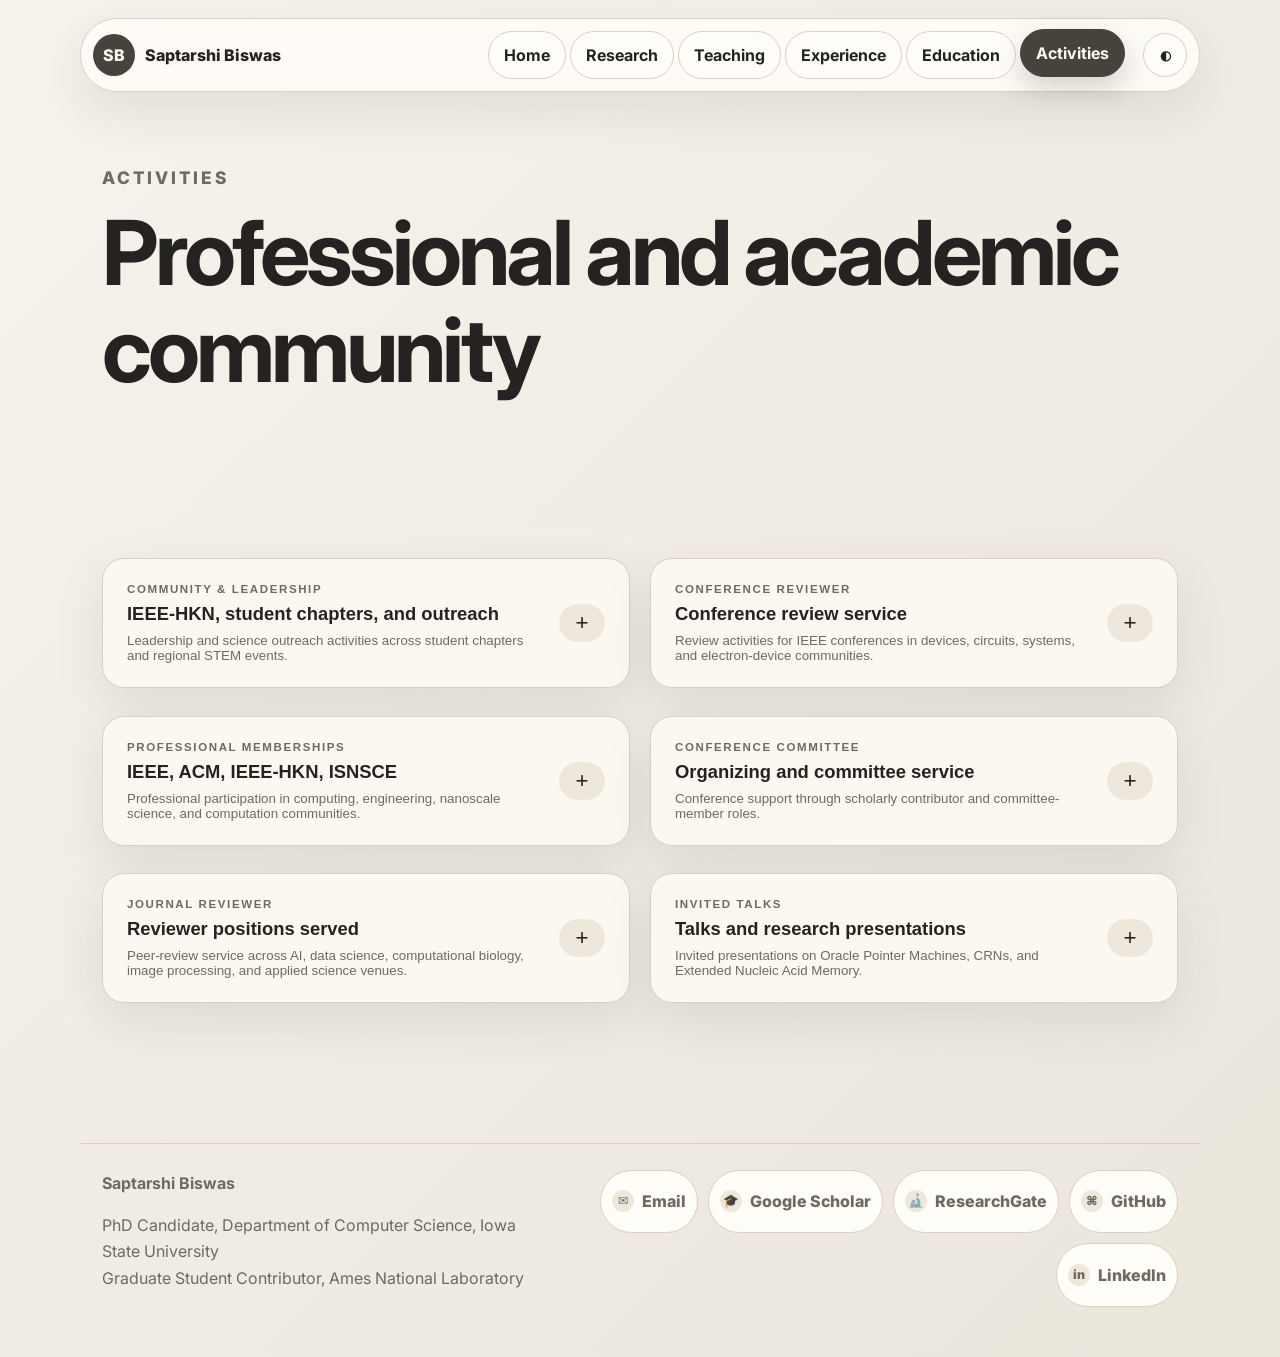
==== activities.html @ 3bc4eb98 "Rename "Service" to "Activities" and update navigation links across multiple pages for consistency" ====
<!DOCTYPE html>
<html lang="en">
  <head>
    <meta charset="UTF-8" />
    <meta name="viewport" content="width=device-width, initial-scale=1.0" />
    <title>
      Activities | Saptarshi Biswas
    </title>
    <link rel="preconnect" href="https://fonts.googleapis.com" />
    <link rel="preconnect" href="https://fonts.gstatic.com" crossorigin />
    <link href="https://fonts.googleapis.com/css2?family=Inter:wght@400;500;600;700;800;900&display=swap" rel="stylesheet" />
    <link rel="stylesheet" href="style.css" />
  </head>
  <body>
    <header class="site-header">
      <a class="brand" href="index.html" aria-label="Saptarshi Biswas home">
        <span class="brand-mark">
          SB
        </span>
        <span class="brand-text">
          Saptarshi Biswas
        </span>
      </a>
      <button class="menu-toggle" id="menuToggle" type="button" aria-label="Toggle navigation">
        ☰
      </button>
      <nav class="site-nav" id="siteNav" aria-label="Primary navigation">
        <a class="nav-link" href="index.html">
          Home
        </a>
        <a class="nav-link" href="research.html">
          Research
        </a>
        <a class="nav-link" href="teaching.html">
          Teaching
        </a>
        <a class="nav-link" href="experience.html">
          Experience
        </a>
        <a class="nav-link" href="education.html">
          Education
        </a>
        <a class="nav-link active" href="activities.html">
          Activities
        </a>
      </nav>
      <button class="theme-toggle" id="themeToggle" type="button" aria-label="Toggle theme">
        ◐
      </button>
    </header>
    <main>
      <section class="page-title section reveal">
        <p class="eyebrow">
          Activities
        </p>
        <h1>
          Professional and academic community
        </h1>
      </section>
      <section class="section reveal">
        <div class="accordion-grid">
          <article class="service-card expand-card">
            <button class="expand-summary" type="button">
              <span>
                <small>
                  Community &amp; Leadership
                </small>
                <strong>
                  IEEE-HKN, student chapters, and outreach
                </strong>
                <em>
                  Leadership and science outreach activities across student chapters and regional STEM events.
                </em>
              </span>
              <span class="accordion-icon">
                +
              </span>
            </button>
            <div class="expand-details">
              <div>
                <ol class="clean-list numbered-list">
                  <li>
                    Vice President, IEEE-HKN Nu Chapter, Iowa State University — Apr 2026–Present.
                  </li>
                  <li>
                    Chair, MSIT IEEE Computer Society Student Branch Chapter — Aug 2019–Jul 2020.
                  </li>
                  <li>
                    Chair, MSIT ACM Student Chapter — Nov 2018–Jul 2019.
                  </li>
                  <li>
                    ISU Center for Communication Excellence Ambassador — Apr 2024.
                  </li>
                  <li>
                    Scorekeeper, Iowa Regional High School Science Bowl, Ames, Iowa — Mar 7, 2026.
                  </li>
                  <li>
                    Scorekeeper, Iowa Regional Middle School Science Bowl, Ames, Iowa — Feb 21, 2026.
                  </li>
                  <li>
                    Judge, State Science and Technology Fair of Iowa (SSTFI), Ames, Iowa — Mar 2024 and Mar 2025.
                  </li>
                </ol>
              </div>
            </div>
          </article>
          <article class="service-card expand-card">
            <button class="expand-summary" type="button">
              <span>
                <small>
                  Professional Memberships
                </small>
                <strong>
                  IEEE, ACM, IEEE-HKN, ISNSCE
                </strong>
                <em>
                  Professional participation in computing, engineering, nanoscale science, and computation communities.
                </em>
              </span>
              <span class="accordion-icon">
                +
              </span>
            </button>
            <div class="expand-details">
              <div>
                <ol class="clean-list numbered-list">
                  <li>
                    Lifetime Member, IEEE-HKN (Eta Kappa Nu) Honor Society — Dec 2025–Present.
                  </li>
                  <li>
                    Member, International Society for Nanoscale Science, Computation and Engineering (ISNSCE) — Jun 2026–Present.
                  </li>
                  <li>
                    Member, IEEE and IEEE Computer Society — Aug 2019–Present.
                  </li>
                  <li>
                    Member, ACM — Nov 2018–Present.
                  </li>
                </ol>
              </div>
            </div>
          </article>
          <article class="service-card expand-card">
            <button class="expand-summary" type="button">
              <span>
                <small>
                  Journal Reviewer
                </small>
                <strong>
                  Reviewer positions served
                </strong>
                <em>
                  Peer-review service across AI, data science, computational biology, image processing, and applied science venues.
                </em>
              </span>
              <span class="accordion-icon">
                +
              </span>
            </button>
            <div class="expand-details">
              <div>
                <ol class="clean-list numbered-list">
                  <li>
                    IEEE Transactions on Artificial Intelligence — IEEE.
                  </li>
                  <li>
                    Journal of Engineering Research — Elsevier.
                  </li>
                  <li>
                    Archives of Computational Methods in Engineering — Springer Nature.
                  </li>
                  <li>
                    International Journal of Data Science and Analytics — Springer Nature.
                  </li>
                  <li>
                    Computational Biology and Chemistry — Elsevier.
                  </li>
                  <li>
                    Cluster Computing — Springer Nature.
                  </li>
                  <li>
                    Signal, Image and Video Processing — Springer Nature.
                  </li>
                  <li>
                    Discover Applied Sciences — Springer Nature.
                  </li>
                  <li>
                    Machine Vision and Applications — Springer Nature.
                  </li>
                  <li>
                    Scientific Reports — Nature.
                  </li>
                  <li>
                    Knowledge and Information Systems — Springer Nature.
                  </li>
                  <li>
                    Current Computer-Aided Drug Design — Bentham Science.
                  </li>
                  <li>
                    Artificial Intelligence Review — Springer Nature.
                  </li>
                  <li>
                    Applied Artificial Intelligence — Taylor &amp; Francis Group.
                  </li>
                </ol>
              </div>
            </div>
          </article>
          <article class="service-card expand-card">
            <button class="expand-summary" type="button">
              <span>
                <small>
                  Conference Reviewer
                </small>
                <strong>
                  Conference review service
                </strong>
                <em>
                  Review activities for IEEE conferences in devices, circuits, systems, and electron-device communities.
                </em>
              </span>
              <span class="accordion-icon">
                +
              </span>
            </button>
            <div class="expand-details">
              <div>
                <ol class="clean-list numbered-list">
                  <li>
                    2025 Devices for Integrated Circuit (DevIC 2025).
                  </li>
                  <li>
                    3rd IEEE Electron Device Kolkata Conference 2024 (EDKCON 2024).
                  </li>
                  <li>
                    5th International Conference on Devices for Integrated Circuit (DevIC 2023).
                  </li>
                  <li>
                    3rd IEEE Conference on VLSI Device, Circuit and System (IEEE VLSI DCS 2022).
                  </li>
                  <li>
                    2nd IEEE Electron Device Kolkata Conference 2022 (EDKCON 2022).
                  </li>
                </ol>
              </div>
            </div>
          </article>
          <article class="service-card expand-card">
            <button class="expand-summary" type="button">
              <span>
                <small>
                  Conference Committee
                </small>
                <strong>
                  Organizing and committee service
                </strong>
                <em>
                  Conference support through scholarly contributor and committee-member roles.
                </em>
              </span>
              <span class="accordion-icon">
                +
              </span>
            </button>
            <div class="expand-details">
              <div>
                <ol class="clean-list numbered-list">
                  <li>
                    Scholarly Contributor, International Conference on Emerging Trends in Cyber Security &amp; Digital Protection (ICETCSDP-2026).
                  </li>
                  <li>
                    Committee Member, 3rd IEEE Conference on VLSI Device, Circuit, and System (IEEE VLSI DCS 2022).
                  </li>
                </ol>
              </div>
            </div>
          </article>
          <article class="service-card expand-card">
            <button class="expand-summary" type="button">
              <span>
                <small>
                  Invited Talks
                </small>
                <strong>
                  Talks and research presentations
                </strong>
                <em>
                  Invited presentations on Oracle Pointer Machines, CRNs, and Extended Nucleic Acid Memory.
                </em>
              </span>
              <span class="accordion-icon">
                +
              </span>
            </button>
            <div class="expand-details">
              <div>
                <ol class="clean-list numbered-list">
                  <li>
                    Iowa Colloquium on Information, Complexity, and Logic Summer Research Conference, Drake University — “Real-Time Simulation of Chemical Reaction Networks with Oracle Pointer Machines,” Jun 3–4, 2025.
                  </li>
                  <li>
                    Department of Computer Science, Drake University — “Extended Nucleic Acid Memory,” September 2023.
                  </li>
                  <li>
                    World Gene Convention 2023, BIT Congress, Sapporo, Japan — “Extended Nucleic Acid Memory,” January 2023.
                  </li>
                  <li>
                    Laboratory of Molecular Programming, Department of Computer Science, Iowa State University — “Extended Nucleic Acid Memory,” August 2022.
                  </li>
                </ol>
              </div>
            </div>
          </article>
        </div>
      </section>
    </main>
    <footer class="site-footer">
      <div>
        <strong>
          Saptarshi Biswas
        </strong>
        <p>
          PhD Candidate, Department of Computer Science, Iowa State University<br />
          Graduate Student Contributor, Ames National Laboratory
        </p>
      </div>
      <div class="footer-links">
        <a class="footer-link" href="mailto:sbiswas@iastate.edu">
          <span class="footer-icon">
            ✉
          </span>
          <span>
            Email
          </span>
        </a>
        <a class="footer-link" href="https://scholar.google.com/citations?user=PUi9jlQAAAAJ&amp;hl=en" target="_blank" rel="noopener">
          <span class="footer-icon">
            🎓
          </span>
          <span>
            Google Scholar
          </span>
        </a>
        <a class="footer-link" href="https://www.researchgate.net/profile/Saptarshi-Biswas-6?ev=hdr_xprf" target="_blank" rel="noopener">
          <span class="footer-icon">
            🔬
          </span>
          <span>
            ResearchGate
          </span>
        </a>
        <a class="footer-link" href="https://github.com/Sapi98" target="_blank" rel="noopener">
          <span class="footer-icon">
            ⌘
          </span>
          <span>
            GitHub
          </span>
        </a>
        <a class="footer-link" href="https://www.linkedin.com/in/saptarshi-biswas-sapi98/" target="_blank" rel="noopener">
          <span class="footer-icon">
            in
          </span>
          <span>
            LinkedIn
          </span>
        </a>
      </div>
    </footer>
    <script src="script.js">
    </script>
  </body>
</html>
---- style.css ----
:root {
  --bg: #f6f3ec;
  --bg-2: #ebe6dc;
  --surface: #fffdf8;
  --surface-2: #eee8dc;
  --tile: #fbf8f1;
  --text: #242321;
  --muted: #6f6a61;
  --line: #d8d0c2;
  --cream: #fffaf0;
  --shadow: 0 18px 50px rgba(52, 49, 45, .10);
  --radius: 22px;
  --max: 1120px;
}

body[data-theme="dark"] {
  --bg: #1f1e1c;
  --bg-2: #292724;
  --surface: #2b2925;
  --surface-2: #36332e;
  --tile: #302d29;
  --text: #f2ede3;
  --muted: #c3baaa;
  --line: #4b463f;
  --shadow: 0 18px 50px rgba(0, 0, 0, .34);
}

* {
  box-sizing: border-box;
}

body {
  margin: 0;
  font-family: Inter, system-ui, sans-serif;
  background: linear-gradient(135deg, var(--bg), var(--bg-2));
  color: var(--text);
  line-height: 1.65;
}

a {
  color: inherit;
}

.site-header {
  position: sticky;
  top: 0;
  z-index: 100;
  max-width: var(--max);
  margin: 18px auto 0;
  padding: 12px;
  display: flex;
  align-items: center;
  gap: 18px;
  background: rgba(255, 253, 248, .86);
  border: 1px solid var(--line);
  border-radius: 999px;
  box-shadow: var(--shadow);
  backdrop-filter: blur(14px);
}

body[data-theme="dark"] .site-header {
  background: rgba(43, 41, 37, .9);
}

.brand {
  display: inline-flex;
  align-items: center;
  gap: 10px;
  text-decoration: none;
  font-weight: 800;
}

.brand-mark {
  width: 42px;
  height: 42px;
  display: grid;
  place-items: center;
  border-radius: 50%;
  background: #47423c;
  color: #fffaf0;
}

.site-nav {
  margin-left: auto;
  display: flex;
  gap: 4px;
}

.site-nav a,
.theme-toggle,
.menu-toggle,
.btn,
.filter-btn {
  border: 1px solid var(--line);
  background: var(--surface);
  color: var(--text);
  border-radius: 999px;
  text-decoration: none;
  padding: 10px 15px;
  font-weight: 700;
  cursor: pointer;
  transition:
    background-color .45s ease,
    color .45s ease,
    border-color .45s ease,
    box-shadow .45s ease,
    transform .35s ease;
}

.site-nav a:hover,
.site-nav a.active,
.theme-toggle:hover,
.menu-toggle:hover,
.btn:hover,
.filter-btn:hover,
.filter-btn.active {
  background: #47423c;
  border-color: #47423c;
  color: #fffaf0;
  transform: translateY(-2px);
  box-shadow: 0 12px 28px rgba(52, 49, 45, .2);
}

.theme-toggle,
.menu-toggle {
  width: 44px;
  height: 44px;
  padding: 0;
}

.menu-toggle {
  display: none;
}

.section {
  max-width: var(--max);
  margin: 0 auto;
  padding: 72px 22px;
}

.hero {
  min-height: 72vh;
  display: grid;
  grid-template-columns: 1.45fr .9fr;
  gap: 30px;
  align-items: center;
}

.eyebrow {
  margin: 0 0 12px;
  color: var(--muted);
  text-transform: uppercase;
  letter-spacing: .16em;
  font-size: .78rem;
  font-weight: 800;
}

h1,
h2,
h3 {
  line-height: 1.08;
  margin: 0 0 16px;
  letter-spacing: -.045em;
}

h1 {
  font-size: clamp(2.7rem, 7vw, 5.8rem);
}

h2 {
  font-size: clamp(2rem, 4vw, 3.2rem);
}

h3 {
  font-size: 1.25rem;
}

.hero-subtitle,
.page-title p,
.section-note {
  max-width: 760px;
  font-size: 1.08rem;
  color: var(--muted);
}

.hero-actions {
  display: flex;
  flex-wrap: wrap;
  gap: 12px;
  margin-top: 30px;
}

.btn-charcoal {
  background: #47423c;
  color: #fffaf0;
  border-color: #47423c;
}

.profile-card,
.tile,
.link-card,
.publication-card,
.timeline-card,
.service-card,
.credential-card {
  background: var(--tile);
  border: 1px solid var(--line);
  border-radius: var(--radius);
  box-shadow: var(--shadow);
}

.profile-card {
  padding: 30px;
  text-align: center;
  position: relative;
  overflow: visible;
  transition:
    background-color .45s ease,
    box-shadow .45s ease,
    transform .35s ease,
    border-color .45s ease;
}

.profile-card:hover {
  background: linear-gradient(145deg, var(--surface), var(--surface-2));
  transform: translateY(-8px) scale(1.012);
  box-shadow: 0 34px 90px rgba(52, 49, 45, .22);
  border-color: #b8aa95;
}

.profile-photo-frame {
  position: relative;
  width: 142px;
  height: 142px;
  margin: 0 auto 22px;
  border-radius: 34px;
  display: grid;
  place-items: center;
  background: linear-gradient(135deg, #ece6da, #fffaf0);
  isolation: isolate;
}

.profile-photo-frame img,
.profile-initials {
  width: 112px;
  height: 112px;
  border-radius: 28px;
  object-fit: cover;
  display: grid;
  place-items: center;
  background: #47423c;
  color: #fffaf0;
  font-size: 2.6rem;
  font-weight: 900;
  box-shadow: inset 0 0 0 1px rgba(255, 250, 240, .25);
  z-index: 2;
}

.profile-initials {
  display: none;
}

.corner-arrow {
  position: absolute;
  pointer-events: none;
  z-index: 3;
  transition:
    transform .42s ease,
    opacity .42s ease,
    filter .42s ease;
}

.corner-arrow-major {
  width: 58px;
  height: 58px;
  filter: drop-shadow(0 8px 12px rgba(52, 49, 45, .22));
}

.corner-arrow-minor {
  width: 48px;
  height: 48px;
  opacity: 0;
  z-index: 1;
  filter: drop-shadow(0 6px 8px rgba(154, 107, 53, .18));
}

.corner-arrow-tl {
  top: -10px;
  left: -10px;
  background: #47423c;
  clip-path: polygon(0 0, 100% 0, 100% 19%, 38% 19%, 19% 38%, 19% 100%, 0 100%);
}

.corner-arrow-tl-minor {
  top: 3px;
  left: 3px;
  background: #b98a52;
  clip-path: polygon(0 0, 100% 0, 100% 11%, 34% 11%, 11% 34%, 11% 100%, 0 100%);
}

.corner-arrow-br {
  right: -10px;
  bottom: -10px;
  background: #47423c;
  clip-path: polygon(81% 0, 100% 0, 100% 100%, 0 100%, 0 81%, 62% 81%, 81% 62%);
}

.corner-arrow-br-minor {
  right: 3px;
  bottom: 3px;
  background: #b98a52;
  clip-path: polygon(89% 0, 100% 0, 100% 100%, 0 100%, 0 89%, 66% 89%, 89% 66%);
}

.profile-card:hover .corner-arrow-tl {
  transform: translate(-10px, -10px);
}

.profile-card:hover .corner-arrow-br {
  transform: translate(10px, 10px);
}

.profile-card:hover .corner-arrow-tl-minor {
  opacity: 1;
  transform: translate(-5px, -5px);
}

.profile-card:hover .corner-arrow-br-minor {
  opacity: 1;
  transform: translate(5px, 5px);
}

.mini-stats {
  display: grid;
  grid-template-columns: repeat(3, 1fr);
  gap: 8px;
  margin-top: 22px;
}

.mini-stats span {
  padding: 12px 8px;
  border-radius: 14px;
  background: var(--surface-2);
  color: var(--muted);
  font-size: .78rem;
  transition:
    background-color .45s ease,
    color .45s ease,
    transform .35s ease,
    box-shadow .45s ease;
}

.mini-stats b {
  display: block;
  color: var(--text);
  transition: color .45s ease;
}

.profile-card:hover .mini-stats span {
  background: #47423c;
  color: #fffaf0;
  transform: translateY(-3px);
  box-shadow: 0 10px 22px rgba(52, 49, 45, .22);
}

.profile-card:hover .mini-stats b {
  color: #fffaf0;
}

.section-heading {
  margin-bottom: 24px;
}

.section-heading.split {
  display: flex;
  justify-content: space-between;
  align-items: end;
  gap: 20px;
  flex-wrap: wrap;
}

.grid {
  display: grid;
  gap: 18px;
}

.grid.two {
  grid-template-columns: repeat(2, minmax(0, 1fr));
}

.grid.three {
  grid-template-columns: repeat(3, minmax(0, 1fr));
}

.grid.four {
  grid-template-columns: repeat(4, minmax(0, 1fr));
}

.tile {
  padding: 24px;
  min-height: 190px;
  transition:
    background-color .5s ease,
    color .5s ease,
    border-color .5s ease,
    transform .35s ease,
    box-shadow .5s ease;
}

.tile p {
  color: var(--muted);
  margin: 0;
  transition: color .5s ease;
}

.tile:hover,
.link-card:hover,
.publication-card:hover {
  background: #47423c;
  color: #fffaf0;
  border-color: #47423c;
  transform: translateY(-6px);
}

.tile:hover p,
.tile:hover li,
.link-card:hover small,
.publication-card:hover .pub-authors,
.publication-card:hover .pub-venue {
  color: rgba(255, 250, 240, .88);
}

.chip-grid {
  display: grid;
  grid-template-columns: repeat(3, minmax(0, 1fr));
  gap: 14px;
}

.chip-grid span {
  padding: 16px 18px;
  border: 1px solid var(--line);
  border-radius: 999px;
  background: var(--tile);
  box-shadow: var(--shadow);
  font-weight: 800;
  text-align: center;
  transition:
    background-color .5s ease,
    color .5s ease,
    transform .35s ease;
}

.chip-grid span:hover {
  background: #47423c;
  color: #fffaf0;
  transform: translateY(-4px);
}

.chip-grid span:nth-last-child(2):nth-child(3n + 1) {
  grid-column: 1;
}

.chip-grid span:last-child:nth-child(3n + 2) {
  grid-column: 3;
}

.chip-grid span:last-child:nth-child(3n + 1) {
  grid-column: 2;
}

.link-grid {
  display: grid;
  grid-template-columns: repeat(4, minmax(0, 1fr));
  gap: 16px;
}

.link-card {
  padding: 22px;
  display: flex;
  flex-direction: column;
  gap: 8px;
  text-decoration: none;
  transition:
    background-color .5s ease,
    color .5s ease,
    transform .35s ease;
}

.link-card span {
  font-weight: 900;
}

.link-card small,
.pub-authors,
.pub-venue {
  color: var(--muted);
  transition: color .5s ease;
}

.filters {
  display: flex;
  flex-wrap: wrap;
  gap: 10px;
}

.pub-total-block {
  display: flex;
  align-items: center;
  justify-content: space-between;
  gap: 18px;
  margin: 0 0 24px;
  padding: 22px 24px;
  border: 1px solid var(--line);
  border-radius: var(--radius);
  background: linear-gradient(135deg, var(--surface), var(--surface-2));
  box-shadow: var(--shadow);
}

.pub-total-block h3 {
  margin: 0;
}

.pub-total-block span,
.pub-category-heading span {
  display: inline-flex;
  padding: 10px 15px;
  border-radius: 999px;
  background: #47423c;
  color: #fffaf0;
  font-weight: 900;
}

.pub-category-block {
  display: grid;
  gap: 14px;
  margin: 0 0 34px;
}

.pub-category-heading {
  display: flex;
  align-items: center;
  justify-content: space-between;
  gap: 16px;
  padding: 16px 18px;
  border: 1px solid var(--line);
  border-radius: 18px;
  background: var(--surface-2);
  box-shadow: var(--shadow);
}

.pub-category-heading h3 {
  margin: 0;
}

.publication-list,
.publication-list.nested {
  display: grid;
  gap: 14px;
}

.publication-card {
  padding: 24px;
  transition:
    background-color .5s ease,
    color .5s ease,
    border-color .5s ease,
    transform .35s ease;
}

.pub-topline {
  display: flex;
  gap: 10px;
  align-items: center;
  margin-bottom: 12px;
}

.pub-number {
  width: 34px;
  height: 34px;
  display: grid;
  place-items: center;
  border-radius: 50%;
  background: var(--surface-2);
  color: var(--text);
  font-weight: 900;
  transition:
    background-color .5s ease,
    color .5s ease;
}

.publication-card:hover .pub-number {
  background: rgba(255, 250, 240, .18);
  color: #fffaf0;
}

.pub-meta {
  display: inline-block;
  padding: 5px 10px;
  border-radius: 999px;
  background: var(--surface-2);
  color: var(--muted);
  font-size: .75rem;
  font-weight: 800;
  text-transform: uppercase;
  transition:
    background-color .5s ease,
    color .5s ease;
}

.publication-card:hover .pub-meta {
  background: rgba(255, 250, 240, .18);
  color: #fffaf0;
}

.pub-actions {
  display: flex;
  gap: 10px;
  flex-wrap: wrap;
  margin-top: 16px;
}

.btn-small {
  padding: 8px 12px;
  font-size: .86rem;
}

.bibtex {
  white-space: pre-wrap;
  overflow-x: auto;
  margin-top: 16px;
  background: #2a2723;
  color: #f6efe3;
  border-radius: 14px;
  padding: 16px;
  border: 1px solid #514b43;
}

.clean-list {
  margin: 0;
  padding-left: 20px;
  color: inherit;
}

.clean-list li {
  margin-bottom: 10px;
}

.readable-list {
  margin-top: 14px;
  color: var(--muted);
}

.two-col-list {
  columns: 2;
  column-gap: 36px;
}

.timeline-modern {
  --timeline-progress: 0%;
  position: relative;
  display: grid;
  gap: 22px;
}

.timeline-modern::before {
  content: "";
  position: absolute;
  left: 170px;
  top: 10px;
  bottom: 10px;
  width: 2px;
  background: linear-gradient(#b8aa95, transparent);
}

.timeline-modern::after {
  content: "";
  position: absolute;
  left: 170px;
  top: 10px;
  width: 3px;
  height: var(--timeline-progress);
  max-height: calc(100% - 20px);
  border-radius: 999px;
  background: linear-gradient(180deg, #47423c, #b98a52, #47423c);
  box-shadow: 0 0 18px rgba(185, 138, 82, .35);
  transition: height .16s linear;
  z-index: 0;
}

.timeline-entry {
  position: relative;
  display: grid;
  grid-template-columns: 140px 36px 1fr;
  gap: 16px;
}

.timeline-date {
  color: var(--muted);
  font-weight: 900;
  text-align: right;
  padding-top: 24px;
}

.timeline-node {
  position: relative;
  z-index: 2;
  width: 18px;
  height: 18px;
  margin: 27px auto 0;
  border-radius: 50%;
  background: #47423c;
  border: 4px solid var(--bg);
  box-shadow: 0 0 0 2px #b8aa95;
  transition:
    transform .35s ease,
    background-color .35s ease,
    box-shadow .35s ease,
    border-color .35s ease;
}

.timeline-entry:hover .timeline-node,
.timeline-entry.open .timeline-node,
.timeline-entry.is-active .timeline-node,
.timeline-entry:has(.timeline-card:hover) .timeline-node {
  background: #b98a52;
  transform: scale(1.38);
  box-shadow:
    0 0 0 6px rgba(185, 138, 82, .20),
    0 0 24px rgba(185, 138, 82, .55);
  border-color: var(--surface);
}

.timeline-entry:hover .timeline-card,
.timeline-entry.open .timeline-card,
.timeline-entry.is-active .timeline-card,
.timeline-entry:has(.timeline-card:hover) .timeline-card {
  border-color: #b98a52;
}

.timeline-card {
  overflow: hidden;
}

.expand-summary {
  width: 100%;
  border: 0;
  background: transparent;
  color: var(--text);
  text-align: left;
  padding: 24px;
  display: flex;
  justify-content: space-between;
  align-items: center;
  gap: 20px;
  cursor: pointer;
  transition:
    background-color .5s ease,
    color .5s ease,
    border-radius .35s ease;
}

.expand-summary small {
  display: block;
  color: var(--muted);
  text-transform: uppercase;
  letter-spacing: .14em;
  font-weight: 800;
  font-size: .72rem;
  margin-bottom: 8px;
  transition: color .5s ease;
}

.expand-summary strong {
  display: block;
  font-size: 1.15rem;
}

.expand-summary em {
  display: block;
  color: var(--muted);
  font-style: normal;
  margin-top: 8px;
  transition: color .5s ease;
}

.accordion-icon {
  width: 38px;
  height: 38px;
  display: grid;
  place-items: center;
  border-radius: 50%;
  background: var(--surface-2);
  color: var(--text);
  font-size: 1.4rem;
  transition:
    transform .35s ease,
    background-color .5s ease,
    color .5s ease;
}

.expand-details {
  display: grid;
  grid-template-rows: 0fr;
  transition:
    grid-template-rows .38s ease,
    background-color .5s ease;
}

.expand-details > div {
  overflow: hidden;
  padding: 0 24px;
  color: var(--muted);
}

.expand-card:hover .expand-summary {
  background: #47423c;
  color: #fffaf0;
  border-radius: var(--radius);
}

.expand-card:hover .expand-summary small,
.expand-card:hover .expand-summary em {
  color: rgba(255, 250, 240, .78);
}

.expand-card.open .expand-summary {
  background: #47423c !important;
  color: #fffaf0 !important;
  border-radius: var(--radius) var(--radius) 0 0;
}

.expand-card.open .expand-summary small,
.expand-card.open .expand-summary em {
  color: rgba(255, 250, 240, .78) !important;
}

.expand-card.open .accordion-icon {
  background: rgba(255, 250, 240, .18);
  color: #fffaf0;
  transform: rotate(180deg);
}

.expand-card.open .expand-details {
  grid-template-rows: 1fr;
  background: var(--surface);
  border-top: 1px solid var(--line);
}

.expand-card.open .expand-details > div {
  padding: 20px 24px 24px;
  color: var(--text);
}

.numbered-list {
  list-style: decimal;
  padding-left: 1.4rem;
}

.numbered-list li::marker {
  font-weight: 900;
  color: #47423c;
}

.accordion-grid {
  column-count: 2;
  column-gap: 20px;
}

.service-card {
  display: inline-block;
  width: 100%;
  margin: 0 0 20px;
  overflow: hidden;
  break-inside: avoid;
  transition:
    background-color .5s ease,
    border-color .5s ease;
}

.credential-grid {
  display: grid;
  grid-template-columns: repeat(3, minmax(0, 1fr));
  gap: 18px;
}

.credential-card {
  position: relative;
  min-height: 230px;
  padding: 24px;
  text-decoration: none;
  display: flex;
  flex-direction: column;
  justify-content: space-between;
  overflow: hidden;
  background: linear-gradient(145deg, var(--tile), var(--surface));
  transition:
    background-color .5s ease,
    color .5s ease,
    border-color .5s ease,
    transform .35s ease,
    box-shadow .5s ease;
}

.credential-card::before {
  content: "";
  position: absolute;
  right: -35px;
  bottom: -50px;
  width: 130px;
  height: 130px;
  border-radius: 50%;
  background: rgba(71, 66, 60, .08);
  transition:
    transform .45s ease,
    background-color .45s ease;
}

.credential-card:hover {
  background: #47423c;
  color: #fffaf0;
  border-color: #47423c;
  transform: translateY(-7px);
  box-shadow: 0 28px 70px rgba(52, 49, 45, .24);
}

.credential-card:hover::before {
  transform: scale(1.4);
  background: rgba(255, 250, 240, .12);
}

.credential-card h3 {
  font-size: 1.05rem;
  letter-spacing: -.025em;
  margin-top: 42px;
  margin-bottom: 14px;
}

.credential-card p {
  color: var(--muted);
  margin: 0;
  transition: color .45s ease;
}

.credential-card:hover p {
  color: rgba(255, 250, 240, .84);
}

.credential-badge {
  position: absolute;
  top: 18px;
  left: 18px;
  padding: 6px 11px;
  border-radius: 999px;
  background: var(--surface-2);
  color: var(--muted);
  font-size: .72rem;
  font-weight: 900;
  text-transform: uppercase;
  letter-spacing: .08em;
  transition:
    background-color .45s ease,
    color .45s ease;
}

.credential-card:hover .credential-badge {
  background: rgba(255, 250, 240, .18);
  color: #fffaf0;
}

.credential-meta {
  display: flex;
  justify-content: space-between;
  align-items: center;
  gap: 12px;
  margin-top: 22px;
  color: var(--muted);
  font-size: .84rem;
  font-weight: 800;
  transition: color .45s ease;
}

.credential-card:hover .credential-meta {
  color: #fffaf0;
}

.site-footer {
  max-width: var(--max);
  margin: 40px auto 24px;
  padding: 26px 22px;
  display: flex;
  justify-content: space-between;
  gap: 24px;
  border-top: 1px solid var(--line);
  color: var(--muted);
}

.footer-links {
  display: flex;
  flex-wrap: wrap;
  gap: 10px;
  justify-content: flex-end;
}

.footer-link {
  display: inline-flex;
  align-items: center;
  gap: 8px;
  padding: 8px 11px;
  border: 1px solid var(--line);
  border-radius: 999px;
  text-decoration: none;
  font-weight: 800;
  background: var(--surface);
  transition:
    background-color .5s ease,
    color .5s ease,
    transform .35s ease;
}

.footer-link:hover {
  background: #47423c;
  color: #fffaf0;
}

.footer-link:hover .footer-icon {
  background: rgba(255, 250, 240, .18);
  color: #fffaf0;
}

.footer-icon {
  width: 22px;
  height: 22px;
  min-width: 22px;
  display: grid;
  place-items: center;
  border-radius: 50%;
  background: var(--surface-2);
  font-size: .78rem;
  font-weight: 900;
  line-height: 1;
}

.reveal {
  opacity: 0;
  transform: translateY(18px);
  transition:
    opacity .7s ease,
    transform .7s ease;
}

.reveal.visible {
  opacity: 1;
  transform: translateY(0);
}

.publications-section {
  opacity: 1 !important;
  transform: none !important;
}

body[data-theme="dark"] .profile-card:hover {
  background: linear-gradient(145deg, #342f2a, #25231f);
  box-shadow: 0 34px 90px rgba(0, 0, 0, .48);
  border-color: #756c60;
}

body[data-theme="dark"] .profile-photo-frame {
  background: linear-gradient(135deg, #352f29, #1f1e1c);
}

body[data-theme="dark"] .corner-arrow-major {
  background: #e1d7c6;
}

body[data-theme="dark"] .corner-arrow-minor {
  background: #d6b27f;
}

body[data-theme="dark"] .numbered-list li::marker {
  color: #fffaf0 !important;
}

body[data-theme="dark"] .expand-card.open .expand-details {
  background: #36332e;
  color: #f2ede3;
}

body[data-theme="dark"] .expand-card.open .expand-details > div,
body[data-theme="dark"] .expand-card.open li {
  color: #f2ede3;
}

body[data-theme="dark"] .credential-card {
  background: linear-gradient(145deg, var(--tile), var(--surface-2));
}

body[data-theme="dark"] .credential-card:hover {
  background: #4b453e;
}

@media (max-width: 980px) {
  .grid.four,
  .grid.three,
  .link-grid,
  .credential-grid {
    grid-template-columns: repeat(2, minmax(0, 1fr));
  }

  .chip-grid {
    grid-template-columns: repeat(2, minmax(0, 1fr));
  }

  .chip-grid span:nth-last-child(2):nth-child(2n + 1) {
    grid-column: 1;
  }

  .chip-grid span:last-child:nth-child(2n + 0) {
    grid-column: 2;
  }

  .chip-grid span:last-child:nth-child(2n + 1) {
    grid-column: 1 / -1;
    justify-self: center;
    min-width: min(320px, 100%);
  }
}

@media (max-width: 900px) {
  .site-header {
    margin: 10px;
    border-radius: 24px;
    flex-wrap: wrap;
  }

  .menu-toggle {
    display: grid;
    place-items: center;
    margin-left: auto;
  }

  .theme-toggle {
    order: 3;
  }

  .site-nav {
    display: none;
    width: 100%;
    order: 4;
    flex-direction: column;
    align-items: stretch;
    margin-left: 0;
  }

  .site-nav.open {
    display: flex;
  }

  .site-nav a {
    text-align: center;
  }

  .hero,
  .grid.two,
  .grid.three,
  .grid.four,
  .link-grid,
  .credential-grid {
    grid-template-columns: 1fr;
  }

  .accordion-grid {
    column-count: 1;
  }

  .timeline-modern::before,
  .timeline-modern::after {
    left: 9px;
  }

  .timeline-entry {
    grid-template-columns: 22px 1fr;
  }

  .timeline-date {
    grid-column: 2;
    text-align: left;
    padding-top: 0;
  }

  .timeline-node {
    grid-column: 1;
    grid-row: 1 / span 2;
    margin-top: 7px;
  }

  .timeline-card {
    grid-column: 2;
  }

  .site-footer {
    flex-direction: column;
    margin-left: 22px;
    margin-right: 22px;
  }

  .footer-links {
    justify-content: flex-start;
  }

  .two-col-list {
    columns: 1;
  }

  .pub-total-block {
    align-items: flex-start;
    flex-direction: column;
  }
}

@media (max-width: 520px) {
  h1 {
    font-size: 2.7rem;
  }

  .section {
    padding: 52px 18px;
  }

  .brand-text {
    display: none;
  }

  .mini-stats {
    grid-template-columns: 1fr;
  }

  .chip-grid {
    grid-template-columns: 1fr;
  }

  .chip-grid span {
    grid-column: auto !important;
    justify-self: stretch !important;
  }

  .pub-category-heading {
    align-items: flex-start;
    flex-direction: column;
  }

  .profile-photo-frame {
    width: 126px;
    height: 126px;
  }

  .profile-photo-frame img,
  .profile-initials {
    width: 102px;
    height: 102px;
  }
}

/* Footer hover fix for Google Scholar and ResearchGate icons only.
   Footer order:
   1 = Email
   2 = Google Scholar
   3 = ResearchGate
*/

.site-footer:not(.home-footer) .footer-link:nth-child(2):hover .footer-icon,
.site-footer:not(.home-footer) .footer-link:nth-child(3):hover .footer-icon {
  background: #fffaf0;
  color: inherit;
  box-shadow: inset 0 0 0 1px rgba(255, 250, 240, .45);
}

/* Footer hover fix for Google Scholar and ResearchGate icons only.
   Footer order:
   1 = Email
   2 = Google Scholar
   3 = ResearchGate
*/

.site-footer:not(.home-footer) .footer-link:nth-child(2):hover .footer-icon,
.site-footer:not(.home-footer) .footer-link:nth-child(3):hover .footer-icon {
  background: #fffaf0;
  color: inherit;
  box-shadow: inset 0 0 0 1px rgba(255, 250, 240, .45);
}

/* Better handling for long timeline dates like Decision Scientist Intern */

.timeline-date {
  line-height: 1.35;
}

@media (min-width: 901px) {
  .timeline-date {
    font-size: .88rem;
  }
}

/* Smooth open + close animation for all expandable cards
   Applies to:
   - Timeline cards in Experience/Education
   - Service tiles in Service page
*/

.expand-card {
  overflow: hidden;
}

.expand-details {
  display: grid !important;
  grid-template-rows: 0fr !important;
  height: auto !important;
  visibility: visible !important;
  opacity: 0;
  overflow: hidden;
  background: transparent;
  border-top: 0;
  transition:
    grid-template-rows .42s ease,
    opacity .28s ease,
    background-color .42s ease,
    border-color .42s ease;
}

.expand-details > div {
  min-height: 0;
  overflow: hidden;
  padding: 0 24px;
  transition:
    padding .42s ease,
    color .42s ease;
}

/* Open state */

.expand-card.open .expand-details {
  grid-template-rows: 1fr !important;
  opacity: 1;
  background: var(--surface);
  border-top: 1px solid var(--line);
}

.expand-card.open .expand-details > div {
  padding: 20px 24px 24px;
}

/* Closed state: keep it animatable instead of snapping shut */

.expand-card:not(.open) .expand-details {
  grid-template-rows: 0fr !important;
  opacity: 0;
  height: auto !important;
  visibility: visible !important;
  background: transparent !important;
  border-top: 0 !important;
}

.expand-card:not(.open) .expand-details > div {
  padding-top: 0 !important;
  padding-bottom: 0 !important;
}

/* Prevent trailing strip under hovered but unopened expandable cards */

.expand-card:not(.open):hover .expand-details {
  background: transparent !important;
  border-top: 0 !important;
}

/* Keep service numbering bold */

.numbered-list li::marker,
.service-card ol li::marker {
  font-weight: 900;
}

/* Make all expandable-card + / − icons consistently oval */

.expand-card .accordion-icon {
  width: 46px;
  min-width: 46px;
  max-width: 46px;
  height: 38px;
  min-height: 38px;
  max-height: 38px;
  border-radius: 999px;
  flex: 0 0 46px;
}

/* Emphasize my name in publication author lists */

.pub-authors strong {
  font-weight: 900;
  color: var(--text);
}

.publication-card:hover .pub-authors strong {
  color: #fffaf0;
}
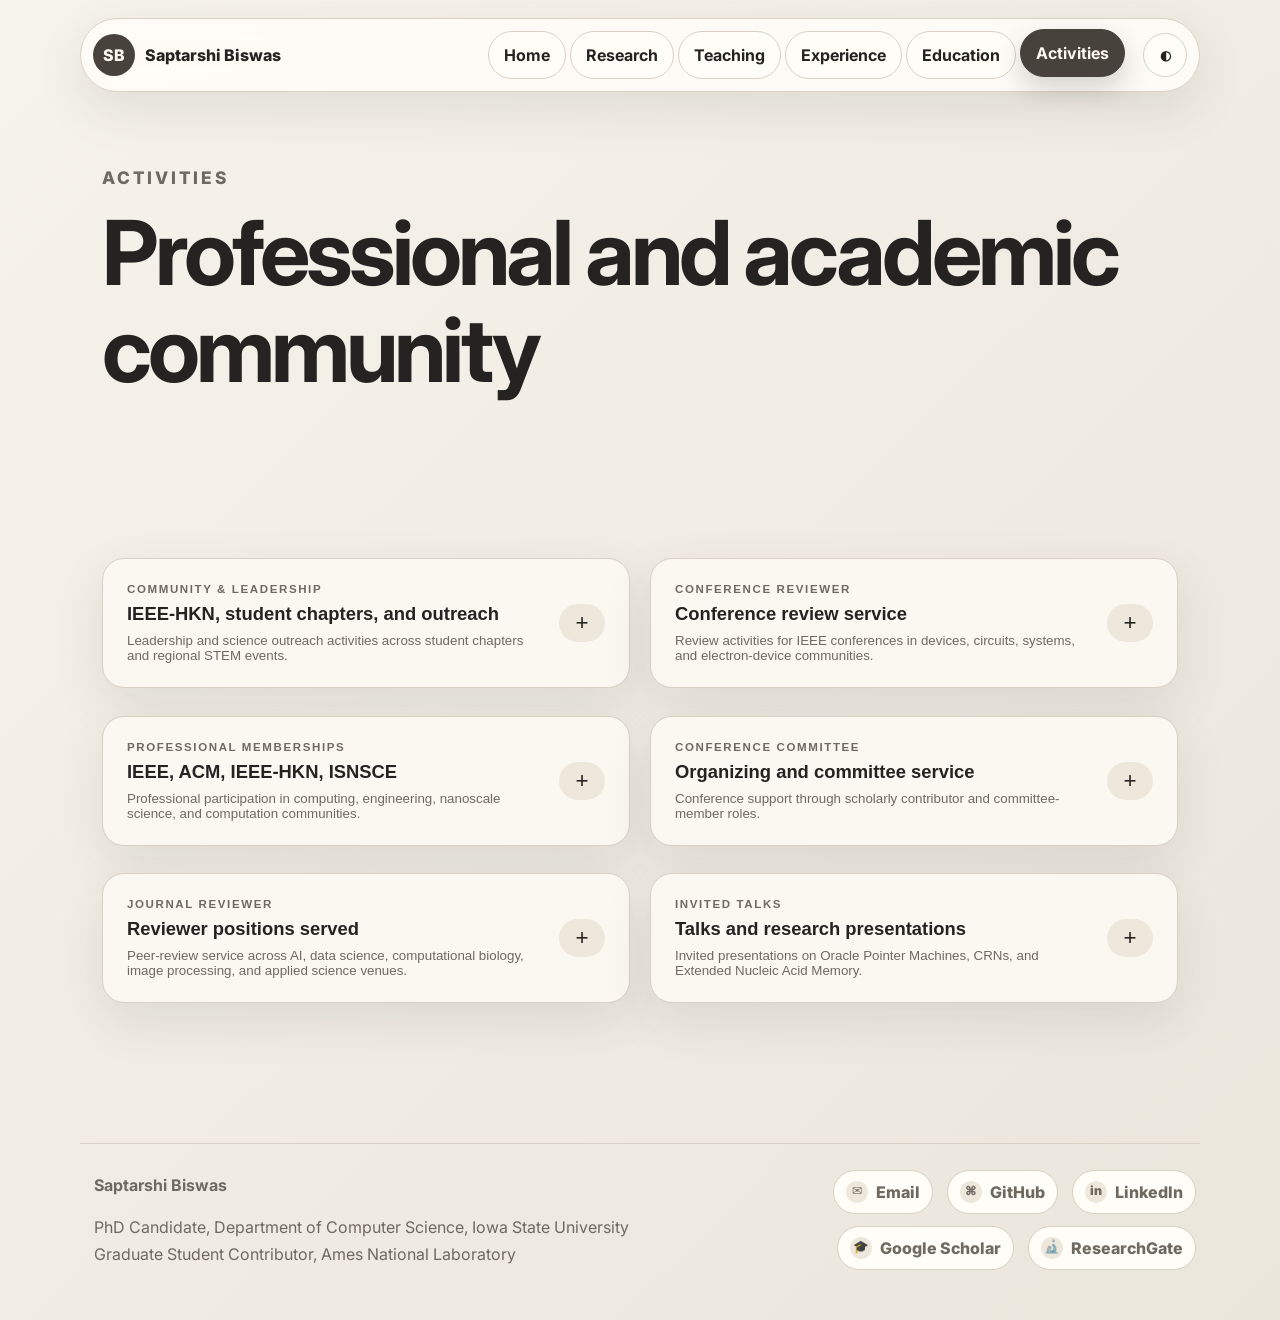
==== commit 6093d724: "Comment out "People" navigation link in multiple HTML files for future reference" ====
--- a/activities.html
+++ b/activities.html
@@ -43,6 +43,9 @@
         <a class="nav-link active" href="activities.html">
           Activities
         </a>
+        <!-- <a class="nav-link" href="people.html">
+          People
+        </a> -->
       </nav>
       <button class="theme-toggle" id="themeToggle" type="button" aria-label="Toggle theme">
         ◐
--- a/style.css
+++ b/style.css
@@ -11,6 +11,10 @@
   --shadow: 0 18px 50px rgba(52, 49, 45, .10);
   --radius: 22px;
   --max: 1120px;
+  --accent: #b98a52;
+  --name-accent: #b98a52;
+  --tagline-accent: #8c6a3d;
+
 }
 
 body[data-theme="dark"] {
@@ -23,6 +27,10 @@
   --muted: #c3baaa;
   --line: #4b463f;
   --shadow: 0 18px 50px rgba(0, 0, 0, .34);
+  --accent: #e4c28a;
+  --name-accent: #efd2a0;
+  --tagline-accent: #ccb289;
+
 }
 
 * {
@@ -470,12 +478,12 @@
 
 .link-grid {
   display: grid;
-  grid-template-columns: repeat(4, minmax(0, 1fr));
-  gap: 16px;
+  grid-template-columns: repeat(5, minmax(0, 1fr));
+  gap: 14px;
 }
 
 .link-card {
-  padding: 22px;
+  padding: 18px;
   display: flex;
   flex-direction: column;
   gap: 8px;
@@ -1274,20 +1282,6 @@
   box-shadow: inset 0 0 0 1px rgba(255, 250, 240, .45);
 }
 
-/* Footer hover fix for Google Scholar and ResearchGate icons only.
-   Footer order:
-   1 = Email
-   2 = Google Scholar
-   3 = ResearchGate
-*/
-
-.site-footer:not(.home-footer) .footer-link:nth-child(2):hover .footer-icon,
-.site-footer:not(.home-footer) .footer-link:nth-child(3):hover .footer-icon {
-  background: #fffaf0;
-  color: inherit;
-  box-shadow: inset 0 0 0 1px rgba(255, 250, 240, .45);
-}
-
 /* Better handling for long timeline dates like Decision Scientist Intern */
 
 .timeline-date {
@@ -1400,4 +1394,610 @@
 
 .publication-card:hover .pub-authors strong {
   color: #fffaf0;
+}
+
+/* Slightly larger homepage profile picture */
+
+/* .profile-photo-frame {
+  width: 162px;
+  height: 162px;
+}
+
+.profile-photo-frame img,
+.profile-initials {
+  width: 130px;
+  height: 130px;
+} */
+
+/* Larger homepage profile picture */
+
+.profile-photo-frame {
+  width: 174px;
+  height: 174px;
+}
+
+.profile-photo-frame img,
+.profile-initials {
+  width: 140px;
+  height: 140px;
+}
+
+/* Footer final correction:
+   - More room for footer text
+   - Less horizontal padding
+   - Footer buttons keep natural width
+   - Buttons center-align with equal gaps
+   - Other pages should stay within 2 rows
+   - Index footer Email uses same button/icon height as other pages
+*/
+
+.site-footer {
+  display: grid;
+  grid-template-columns: minmax(560px, 1fr) minmax(460px, 500px);
+  column-gap: 14px;
+  align-items: center;
+  padding-left: 14px;
+  padding-right: 14px;
+}
+
+/* Text area */
+.site-footer > div:first-child {
+  min-width: 0;
+}
+
+.site-footer > div:first-child p {
+  max-width: none;
+  margin-bottom: 0;
+}
+
+/* Non-home pages: natural button widths, centered, equal spacing */
+.site-footer:not(.home-footer) .footer-links {
+  width: 100%;
+  max-width: 500px;
+  display: flex !important;
+  flex-wrap: wrap;
+  justify-content: center !important;
+  align-items: center;
+  gap: 12px 14px;
+}
+
+/* Homepage has only one Email button */
+.home-footer .footer-links {
+  width: auto;
+  max-width: none;
+  display: flex !important;
+  justify-content: center !important;
+  align-items: center;
+  gap: 12px 14px;
+}
+
+/* Footer buttons: natural width, slightly taller */
+.site-footer .footer-link {
+  width: auto !important;
+  min-height: 44px !important;
+  padding: 10px 12px !important;
+  justify-content: flex-start !important;
+  align-items: center !important;
+  white-space: nowrap;
+  line-height: 1;
+  grid-column: auto !important;
+}
+
+/* Remove any old forced grid placements */
+.site-footer .footer-link:nth-child(4),
+.site-footer .footer-link:nth-child(5) {
+  grid-column: auto !important;
+}
+
+/* Same icon size everywhere, including index.html */
+.site-footer .footer-icon,
+.home-footer .footer-icon {
+  width: 22px !important;
+  height: 22px !important;
+  min-width: 22px !important;
+  max-width: 22px !important;
+  min-height: 22px !important;
+  max-height: 22px !important;
+  font-size: .78rem !important;
+  line-height: 1 !important;
+  display: inline-grid !important;
+  place-items: center !important;
+  transform: none !important;
+}
+
+/* Medium screens: allow footer to stack before it squeezes */
+@media (max-width: 1080px) {
+  .site-footer {
+    grid-template-columns: 1fr;
+    row-gap: 18px;
+    align-items: flex-start;
+  }
+
+  .site-footer:not(.home-footer) .footer-links,
+  .home-footer .footer-links {
+    max-width: 100%;
+    justify-content: flex-start !important;
+  }
+}
+
+/* Mobile */
+@media (max-width: 520px) {
+  .site-footer {
+    padding-left: 18px;
+    padding-right: 18px;
+  }
+
+  .site-footer:not(.home-footer) .footer-links {
+    justify-content: flex-start !important;
+  }
+}
+
+/* Move footer button group more to the right on non-home pages */
+
+.site-footer:not(.home-footer) .footer-links {
+  margin-left: auto !important;
+  margin-right: -4px !important;
+  justify-content: flex-end !important;
+}
+
+/* Give the footer text enough room while allowing buttons to sit right */
+.site-footer {
+  column-gap: 8px !important;
+  padding-right: 12px !important;
+}
+
+/* Move footer button group further right on all pages, including index.html */
+
+.site-footer .footer-links {
+  margin-left: auto !important;
+  margin-right: -8px !important;
+  justify-content: flex-end !important;
+}
+
+/* Reduce footer right padding slightly so the button group sits closer to edge */
+.site-footer {
+  column-gap: 8px !important;
+  padding-right: 8px !important;
+}
+
+/* Reorder non-home footer icons:
+   Email, GitHub, LinkedIn, Google Scholar, ResearchGate
+   Index/home footer is unaffected because it has only Email.
+*/
+
+.site-footer:not(.home-footer) .footer-link:nth-child(1) {
+  order: 1; /* Email */
+}
+
+.site-footer:not(.home-footer) .footer-link:nth-child(4) {
+  order: 2; /* GitHub */
+}
+
+.site-footer:not(.home-footer) .footer-link:nth-child(5) {
+  order: 3; /* LinkedIn */
+}
+
+.site-footer:not(.home-footer) .footer-link:nth-child(2) {
+  order: 4; /* Google Scholar */
+}
+
+.site-footer:not(.home-footer) .footer-link:nth-child(3) {
+  order: 5; /* ResearchGate */
+}
+
+/* Degree expanded-detail layout */
+
+.degree-detail-panel {
+  display: grid;
+  gap: 18px;
+}
+
+.degree-detail-block {
+  padding: 18px 20px;
+  border: 1px solid var(--line);
+  border-radius: 18px;
+  background: var(--tile);
+}
+
+.degree-detail-label {
+  display: inline-block;
+  margin-bottom: 8px;
+  color: var(--muted);
+  font-size: .72rem;
+  font-weight: 900;
+  letter-spacing: .12em;
+  text-transform: uppercase;
+}
+
+.degree-detail-block h4 {
+  margin: 0;
+  font-size: 1.15rem;
+  line-height: 1.2;
+  letter-spacing: -.025em;
+  color: var(--text);
+}
+
+.degree-detail-block p {
+  margin: 0;
+  color: var(--muted);
+}
+
+.degree-detail-actions {
+  display: flex;
+  flex-wrap: wrap;
+  gap: 10px;
+}
+
+.disabled-link {
+  pointer-events: none;
+  opacity: .65;
+}
+
+/* People page */
+
+.people-grid {
+  display: grid;
+  grid-template-columns: repeat(3, minmax(0, 1fr));
+  gap: 20px;
+}
+
+.person-card {
+  position: relative;
+  display: grid;
+  grid-template-columns: 92px 1fr;
+  gap: 18px;
+  min-height: 250px;
+  padding: 22px;
+  border: 1px solid var(--line);
+  border-radius: var(--radius);
+  background: var(--tile);
+  box-shadow: var(--shadow);
+  overflow: hidden;
+  transition:
+    background-color .5s ease,
+    color .5s ease,
+    border-color .5s ease,
+    transform .35s ease,
+    box-shadow .5s ease;
+}
+
+.person-card:hover {
+  background: #47423c;
+  color: #fffaf0;
+  border-color: #47423c;
+  transform: translateY(-7px);
+  box-shadow: 0 28px 70px rgba(52, 49, 45, .24);
+}
+
+.person-photo-wrap {
+  position: relative;
+  width: 92px;
+  height: 92px;
+  border-radius: 24px;
+  overflow: hidden;
+  background: linear-gradient(135deg, var(--surface-2), var(--surface));
+  border: 1px solid var(--line);
+  display: grid;
+  place-items: center;
+  transition:
+    background-color .45s ease,
+    border-color .45s ease,
+    transform .35s ease;
+}
+
+.person-card:hover .person-photo-wrap {
+  border-color: rgba(255, 250, 240, .36);
+  transform: translateY(-3px);
+}
+
+.person-photo-wrap img {
+  width: 100%;
+  height: 100%;
+  object-fit: cover;
+  display: block;
+}
+
+/* If image is missing, the initials remain visible behind it */
+.person-initials {
+  position: absolute;
+  inset: 0;
+  display: grid;
+  place-items: center;
+  background: #47423c;
+  color: #fffaf0;
+  font-weight: 900;
+  font-size: 1.35rem;
+  z-index: -1;
+}
+
+.person-photo-wrap img[src="#"],
+.person-photo-wrap img:not([src]) {
+  display: none;
+}
+
+.person-content {
+  min-width: 0;
+}
+
+.person-role-tag {
+  display: inline-flex;
+  width: fit-content;
+  margin-bottom: 12px;
+  padding: 6px 10px;
+  border-radius: 999px;
+  background: var(--surface-2);
+  color: var(--muted);
+  font-size: .7rem;
+  font-weight: 900;
+  letter-spacing: .08em;
+  text-transform: uppercase;
+  transition:
+    background-color .45s ease,
+    color .45s ease;
+}
+
+.person-card:hover .person-role-tag {
+  background: rgba(255, 250, 240, .18);
+  color: #fffaf0;
+}
+
+.person-card h3 {
+  margin-bottom: 8px;
+  font-size: 1.22rem;
+}
+
+.person-designation {
+  margin: 0 0 6px;
+  font-weight: 800;
+  color: var(--text);
+  transition: color .45s ease;
+}
+
+.person-organization,
+.person-address {
+  margin: 0 0 7px;
+  color: var(--muted);
+  font-size: .94rem;
+  transition: color .45s ease;
+}
+
+.person-card:hover .person-designation,
+.person-card:hover .person-organization,
+.person-card:hover .person-address {
+  color: rgba(255, 250, 240, .86);
+}
+
+.person-links {
+  display: flex;
+  flex-wrap: wrap;
+  gap: 8px;
+  margin-top: 16px;
+}
+
+.person-links a {
+  display: inline-flex;
+  align-items: center;
+  min-height: 34px;
+  padding: 7px 11px;
+  border-radius: 999px;
+  border: 1px solid var(--line);
+  background: var(--surface);
+  color: var(--text);
+  font-size: .84rem;
+  font-weight: 800;
+  text-decoration: none;
+  transition:
+    background-color .45s ease,
+    color .45s ease,
+    border-color .45s ease,
+    transform .35s ease;
+}
+
+.person-links a:hover {
+  background: #fffaf0;
+  color: #47423c;
+  border-color: #fffaf0;
+  transform: translateY(-2px);
+}
+
+body[data-theme="dark"] .person-card:hover {
+  background: #4b453e;
+}
+
+body[data-theme="dark"] .person-links a:hover {
+  background: #f2ede3;
+  color: #242321;
+}
+
+/* Responsive people cards */
+
+@media (max-width: 1050px) {
+  .people-grid {
+    grid-template-columns: repeat(2, minmax(0, 1fr));
+  }
+}
+
+@media (max-width: 680px) {
+  .people-grid {
+    grid-template-columns: 1fr;
+  }
+
+  .person-card {
+    grid-template-columns: 1fr;
+  }
+
+  .person-photo-wrap {
+    width: 104px;
+    height: 104px;
+  }
+}
+
+.person-placeholder {
+  display: grid;
+  place-items: center;
+  background: #47423c;
+  color: #fffaf0;
+  font-size: 1.4rem;
+  font-weight: 900;
+
+  transition:
+    background-color .45s ease,
+    color .45s ease,
+    transform .35s ease,
+    box-shadow .35s ease;
+}
+
+.person-card:hover .person-placeholder {
+  background: #fffaf0;
+  color: #47423c;
+  transform: scale(1.08);
+  box-shadow: 0 10px 24px rgba(0,0,0,.18);
+}
+
+/* =========================
+   PEOPLE PAGE LINK BUTTONS
+   ========================= */
+
+.person-links a {
+  display: inline-flex;
+  align-items: center;
+  gap: 8px;
+
+  min-height: 36px;
+  padding: 8px 12px;
+
+  border-radius: 999px;
+
+  background: #47423c;
+  color: #fffaf0;
+  border: 1px solid #47423c;
+
+  text-decoration: none;
+  font-size: .84rem;
+  font-weight: 800;
+
+  transition:
+    background-color .45s ease,
+    color .45s ease,
+    border-color .45s ease,
+    transform .35s ease,
+    box-shadow .35s ease;
+}
+
+.person-link-icon {
+  width: 22px;
+  height: 22px;
+  min-width: 22px;
+
+  display: grid;
+  place-items: center;
+
+  border-radius: 50%;
+
+  background: #fffaf0;
+  color: #47423c;
+
+  font-size: .74rem;
+  font-weight: 900;
+
+  transition:
+    background-color .45s ease,
+    color .45s ease,
+    transform .35s ease;
+}
+
+.person-card:hover .person-links a {
+  background: #fffaf0;
+  color: #47423c;
+  border-color: #fffaf0;
+}
+
+.person-card:hover .person-link-icon {
+  background: #47423c;
+  color: #fffaf0;
+}
+
+.person-links a:hover {
+  transform: translateY(-3px);
+  box-shadow: 0 10px 24px rgba(52,49,45,.18);
+}
+
+.person-links a:hover .person-link-icon {
+  transform: scale(1.08);
+}
+
+.about-intro {
+  margin-bottom: 36px;
+}
+
+/* .typing-line {
+  font-size: 1.8rem;
+  font-weight: 700;
+  color: var(--muted);
+  line-height: 1.1;
+  margin-bottom: 6px;
+}
+
+.typing-name {
+  font-size: clamp(2.3rem, 5vw, 3.8rem);
+  font-weight: 900;
+  color: #b98a52;
+  letter-spacing: -.04em;
+  line-height: 1;
+  margin-bottom: 14px;
+} */
+
+.typing-line {
+  font-size: 1.9rem;
+  font-weight: 700;
+  color: var(--muted);
+  line-height: 1.1;
+  min-height: 2.2rem;
+}
+
+.typing-name {
+  font-size: clamp(2.2rem, 4vw, 3.4rem);
+  font-weight: 900;
+  color: var(--accent);
+  line-height: 1.05;
+  letter-spacing: -.03em;
+  min-height: 3.6rem;
+  margin-bottom: 14px;
+}
+
+.about-tagline {
+  margin-bottom: 22px;
+  font-size: 1.05rem;
+  font-style: italic;
+  font-weight: 500;
+  letter-spacing: .02em;
+  color: var(--accent);
+}
+
+/* Single active typing cursor */
+
+.typing-cursor::after {
+  content: "";
+  display: inline-block;
+
+  width: .45em;
+  height: 1em;
+
+  margin-left: 4px;
+
+  background: currentColor;
+
+  vertical-align: middle;
+
+  animation: cursorBlink .8s infinite;
+}
+
+@keyframes cursorBlink {
+  0%, 49% {
+    opacity: 1;
+  }
+
+  50%, 100% {
+    opacity: 0;
+  }
 }
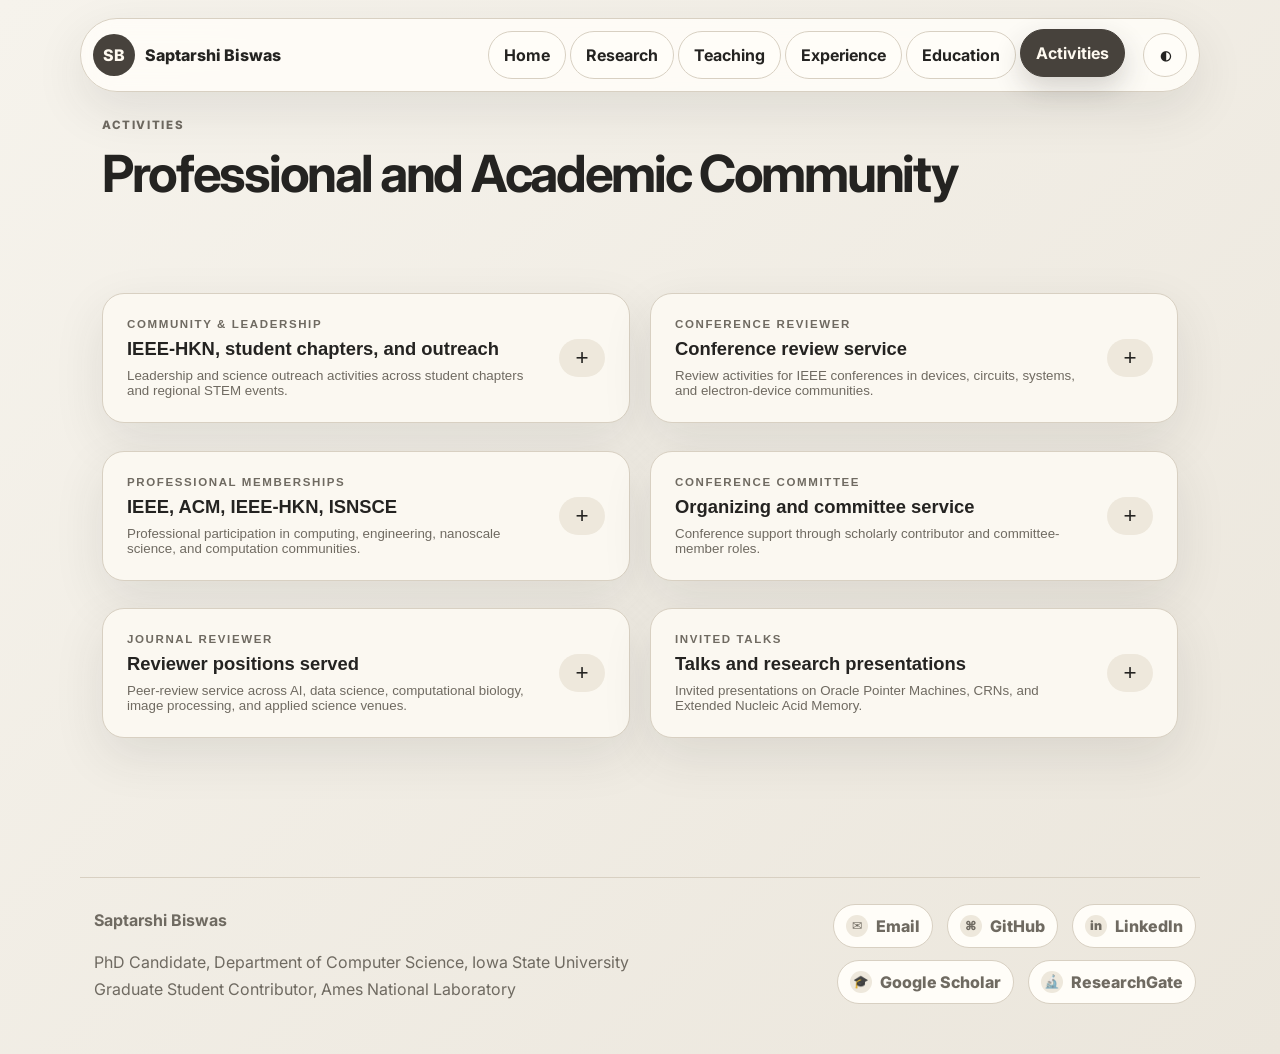
==== commit 6be5d730: "Merge pull request #9 from Sapi98/style-updates Style updates" ====
--- a/activities.html
+++ b/activities.html
@@ -57,7 +57,7 @@
           Activities
         </p>
         <h1>
-          Professional and academic community
+          Professional and Academic Community
         </h1>
       </section>
       <section class="section reveal">
--- a/style.css
+++ b/style.css
@@ -382,7 +382,7 @@
 .section-heading.split {
   display: flex;
   justify-content: space-between;
-  align-items: end;
+  align-items: flex-start;
   gap: 20px;
   flex-wrap: wrap;
 }
@@ -2000,4 +2000,64 @@
   50%, 100% {
     opacity: 0;
   }
+}
+
+
+.page-title .eyebrow {
+  font-size: .72rem;
+  letter-spacing: .14em;
+}
+
+.page-title h1 {
+  font-size: clamp(2.1rem, 4vw, 3.4rem);
+  line-height: 1.05;
+}
+
+/* Secondary pages */
+
+.page-title {
+  padding-top: 24px;
+  padding-bottom: 12px;
+}
+
+.page-title h1 {
+  margin-bottom: 8px;
+}
+
+.page-title p {
+  margin-top: 0;
+}
+
+.subsection-heading {
+  margin-bottom: 24px;
+}
+
+.subsection-heading .eyebrow {
+  margin-bottom: 6px;
+}
+
+.subsection-heading h2 {
+  font-size: clamp(1.55rem, 2vw, 2rem);
+  line-height: 1.15;
+  letter-spacing: -.03em;
+  margin: 0;
+}
+
+.subsection-heading.split h2,
+.subsection-heading.split h3 {
+  margin-bottom: 12px;
+}
+
+.hero-delayed {
+  opacity: 0;
+  transform: translateY(16px);
+
+  transition:
+    opacity .7s ease,
+    transform .7s ease;
+}
+
+.hero-delayed.visible {
+  opacity: 1;
+  transform: translateY(0);
 }
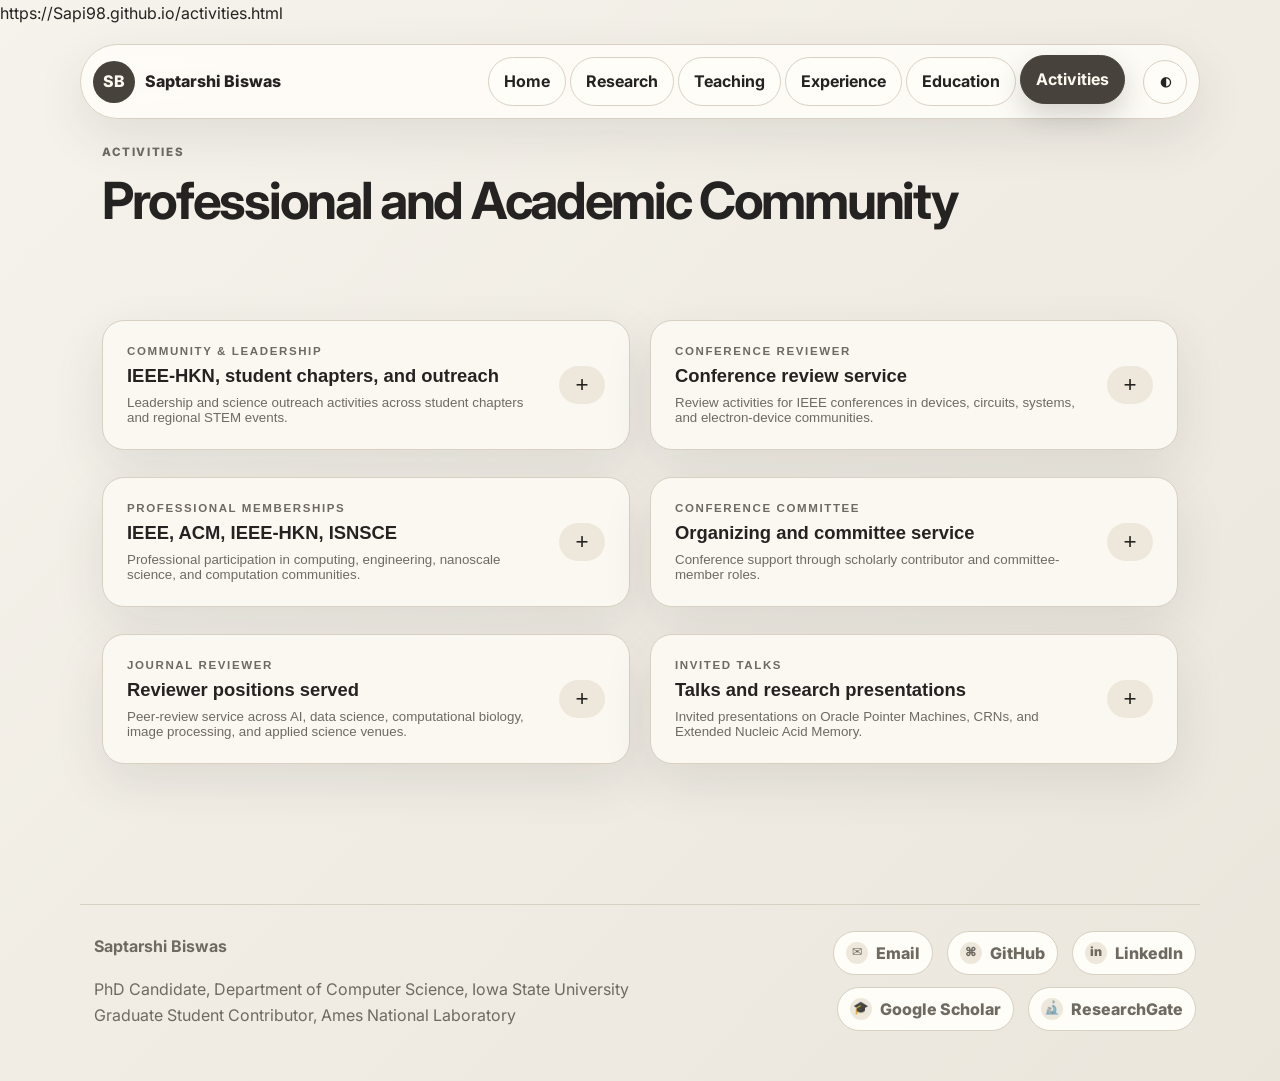
==== commit 4edab051: "Enhance SEO and clarity by updating meta tags and title on activities page" ====
--- a/activities.html
+++ b/activities.html
@@ -3,12 +3,51 @@
   <head>
     <meta charset="UTF-8" />
     <meta name="viewport" content="width=device-width, initial-scale=1.0" />
-    <title>
-      Activities | Saptarshi Biswas
-    </title>
+
+    <title>Activities, Service & Leadership | Saptarshi Biswas</title>
+
+    <meta
+      name="description"
+      content="Academic activities, professional service, reviewer roles, conference service, invited talks, professional memberships, community leadership, and outreach activities of Saptarshi Biswas."
+    />
+
+    <meta
+      name="keywords"
+      content="Saptarshi Biswas activities, academic service, professional service, reviewer, conference committee, IEEE, ACM, IEEE-HKN, professional memberships, invited talks, community leadership, outreach"
+    />
+
+    <meta name="author" content="Saptarshi Biswas" />
+    <meta name="robots" content="index, follow" />
+
+    https://Sapi98.github.io/activities.html
+
+    <!-- Open Graph / Social Preview -->
+    <meta property="og:title" content="Activities, Service & Leadership | Saptarshi Biswas" />
+    <meta
+      property="og:description"
+      content="Academic activities, professional service, reviewer roles, conference service, leadership, invited talks, and professional memberships of Saptarshi Biswas."
+    />
+    <meta property="og:type" content="website" />
+    <meta property="og:url" content="https://Sapi98.github.io/activities.html" />
+    <meta property="og:image" content="https://Sapi98.github.io/profile.jpg" />
+    <meta property="og:site_name" content="Saptarshi Biswas" />
+
+    <!-- Twitter / X Preview -->
+    <meta name="twitter:card" content="summary_large_image" />
+    <meta name="twitter:title" content="Activities, Service & Leadership | Saptarshi Biswas" />
+    <meta
+      name="twitter:description"
+      content="Professional activities, academic service, leadership, reviewer roles, and invited talks of Saptarshi Biswas."
+    />
+    <meta name="twitter:image" content="https://Sapi98.github.io/profile.jpg" />
+
+    <!-- Fonts and CSS -->
     <link rel="preconnect" href="https://fonts.googleapis.com" />
     <link rel="preconnect" href="https://fonts.gstatic.com" crossorigin />
-    <link href="https://fonts.googleapis.com/css2?family=Inter:wght@400;500;600;700;800;900&display=swap" rel="stylesheet" />
+    <link
+      href="https://fonts.googleapis.com/css2?family=Inter:wght@400;500;600;700;800;900&display=swap"
+      rel="stylesheet"
+    />
     <link rel="stylesheet" href="style.css" />
   </head>
   <body>
--- a/style.css
+++ b/style.css
@@ -2060,4 +2060,292 @@
 .hero-delayed.visible {
   opacity: 1;
   transform: translateY(0);
+}
+
+.hero.section {
+  padding-top: 12px;
+}
+
+/* Publication action buttons: only change hover shade, keep normal state unchanged */
+
+.publication-card .pub-actions .btn:hover,
+.publication-card:hover .pub-actions .btn:hover {
+  background: #6a6054 !important;
+  border-color: #8a7a68 !important;
+  color: #fffaf0 !important;
+
+  transform: translateY(-3px);
+
+  box-shadow:
+    0 10px 24px rgba(0, 0, 0, .20);
+}
+
+/* Profile card name size */
+
+.profile-card h2 {
+  font-size: clamp(1.5rem, 2.1vw, 2rem);
+  line-height: 1.1;
+  letter-spacing: -.035em;
+  margin-bottom: 10px;
+}
+
+/* Profile-card contact/profile buttons: content-sized buttons */
+
+.profile-links {
+  display: flex;
+  flex-wrap: wrap;
+  justify-content: center;
+  gap: 9px;
+
+  margin-top: 22px;
+}
+
+/* Each button sizes relative to its content */
+
+.profile-link {
+  width: auto;
+  min-width: max-content;
+  min-height: 38px;
+
+  display: inline-flex;
+  align-items: center;
+  justify-content: center;
+  gap: 7px;
+
+  padding: 8px 11px;
+
+  border-radius: 999px;
+  border: 1px solid var(--line);
+
+  background: var(--surface);
+  color: var(--text);
+
+  text-decoration: none;
+
+  font-size: .76rem;
+  font-weight: 800;
+  line-height: 1;
+
+  white-space: nowrap;
+
+  transition:
+    background-color .45s ease,
+    color .45s ease,
+    border-color .45s ease,
+    transform .35s ease,
+    box-shadow .35s ease;
+}
+
+.profile-link-icon {
+  width: 22px;
+  height: 22px;
+  min-width: 22px;
+
+  display: inline-grid;
+  place-items: center;
+
+  border-radius: 50%;
+
+  color: #ffffff;
+
+  font-size: .66rem;
+  font-weight: 900;
+  line-height: 1;
+
+  transition:
+    background-color .45s ease,
+    color .45s ease,
+    transform .35s ease;
+}
+
+.profile-link-text {
+  display: inline-block;
+  white-space: nowrap;
+}
+
+/* Brand-inspired icon colors */
+
+.email-icon {
+  background: #47423c;
+}
+
+.scholar-icon {
+  background: linear-gradient(135deg, #4285f4, #34a853);
+}
+
+.orcid-icon {
+  background: #a6ce39;
+  color: #ffffff;
+}
+
+.researchgate-icon {
+  background: #00ccbb;
+  color: #ffffff;
+}
+
+.github-icon {
+  background: #24292f;
+  color: #ffffff;
+}
+
+.linkedin-icon {
+  background: #0a66c2;
+  color: #ffffff;
+  font-family: Arial, sans-serif;
+  font-weight: 900;
+}
+
+/* Hover behavior */
+
+.profile-link:hover {
+  background: #47423c;
+  color: #fffaf0;
+  border-color: #47423c;
+
+  transform: translateY(-3px);
+
+  box-shadow:
+    0 12px 28px rgba(52, 49, 45, .20);
+}
+
+.profile-link:hover .profile-link-icon {
+  background: #fffaf0;
+  color: #47423c;
+
+  transform: scale(1.08);
+}
+
+/* Keep ORCID readable on hover */
+
+.profile-link:hover .orcid-icon {
+  background: #fffaf0;
+  color: #6d8f00;
+}
+
+/* Dark mode */
+
+body[data-theme="dark"] .profile-link {
+  background: var(--surface-2);
+  color: var(--text);
+  border-color: var(--line);
+}
+
+body[data-theme="dark"] .profile-link:hover {
+  background: #e4c28a;
+  color: #242321;
+  border-color: #e4c28a;
+}
+
+body[data-theme="dark"] .profile-link:hover .profile-link-icon {
+  background: #242321;
+  color: #fffaf0;
+}
+
+/* Small screens */
+
+@media (max-width: 520px) {
+  .profile-links {
+    justify-content: center;
+  }
+
+  .profile-link {
+    font-size: .74rem;
+    padding: 8px 10px;
+  }
+}
+/* Profile card links: content-sized buttons, arranged as 2 rows x 3 columns */
+
+.profile-links {
+  display: grid;
+  grid-template-columns: repeat(3, max-content);
+  justify-content: center;
+  align-items: center;
+
+  column-gap: 6px;
+  row-gap: 8px;
+
+  /* gives the button area a little more lateral room inside the card */
+  width: calc(100% + 32px);
+  margin-left: -16px;
+  margin-right: -16px;
+  margin-top: 22px;
+}
+
+.profile-link {
+  width: auto !important;
+  min-width: max-content;
+  min-height: 36px;
+
+  padding: 7px 9px;
+
+  gap: 6px;
+
+  font-size: .72rem;
+  white-space: nowrap;
+}
+
+.profile-link-icon {
+  width: 21px;
+  height: 21px;
+  min-width: 21px;
+
+  font-size: .62rem;
+}
+
+/* On very small screens, allow natural wrapping again */
+@media (max-width: 520px) {
+  .profile-links {
+    display: flex;
+    flex-wrap: wrap;
+    justify-content: center;
+
+    width: 100%;
+    margin-left: 0;
+    margin-right: 0;
+  }
+}
+
+/* Homepage footer credit */
+
+.home-footer {
+  display: grid;
+  grid-template-columns: minmax(0, 1fr) auto;
+  align-items: center;
+  column-gap: 24px;
+}
+
+.home-footer > div:first-child {
+  min-width: 0;
+}
+
+.home-footer .footer-credit {
+  justify-self: end;
+
+  max-width: 380px;
+
+  color: var(--muted);
+
+  font-size: .84rem;
+  font-weight: 700;
+  line-height: 1.45;
+
+  text-align: right;
+}
+
+/* Mobile / narrow screens */
+
+@media (max-width: 900px) {
+  .home-footer {
+    grid-template-columns: 1fr;
+    row-gap: 14px;
+    align-items: flex-start;
+  }
+
+  .home-footer .footer-credit {
+    justify-self: start;
+
+    max-width: 100%;
+
+    text-align: left;
+  }
 }
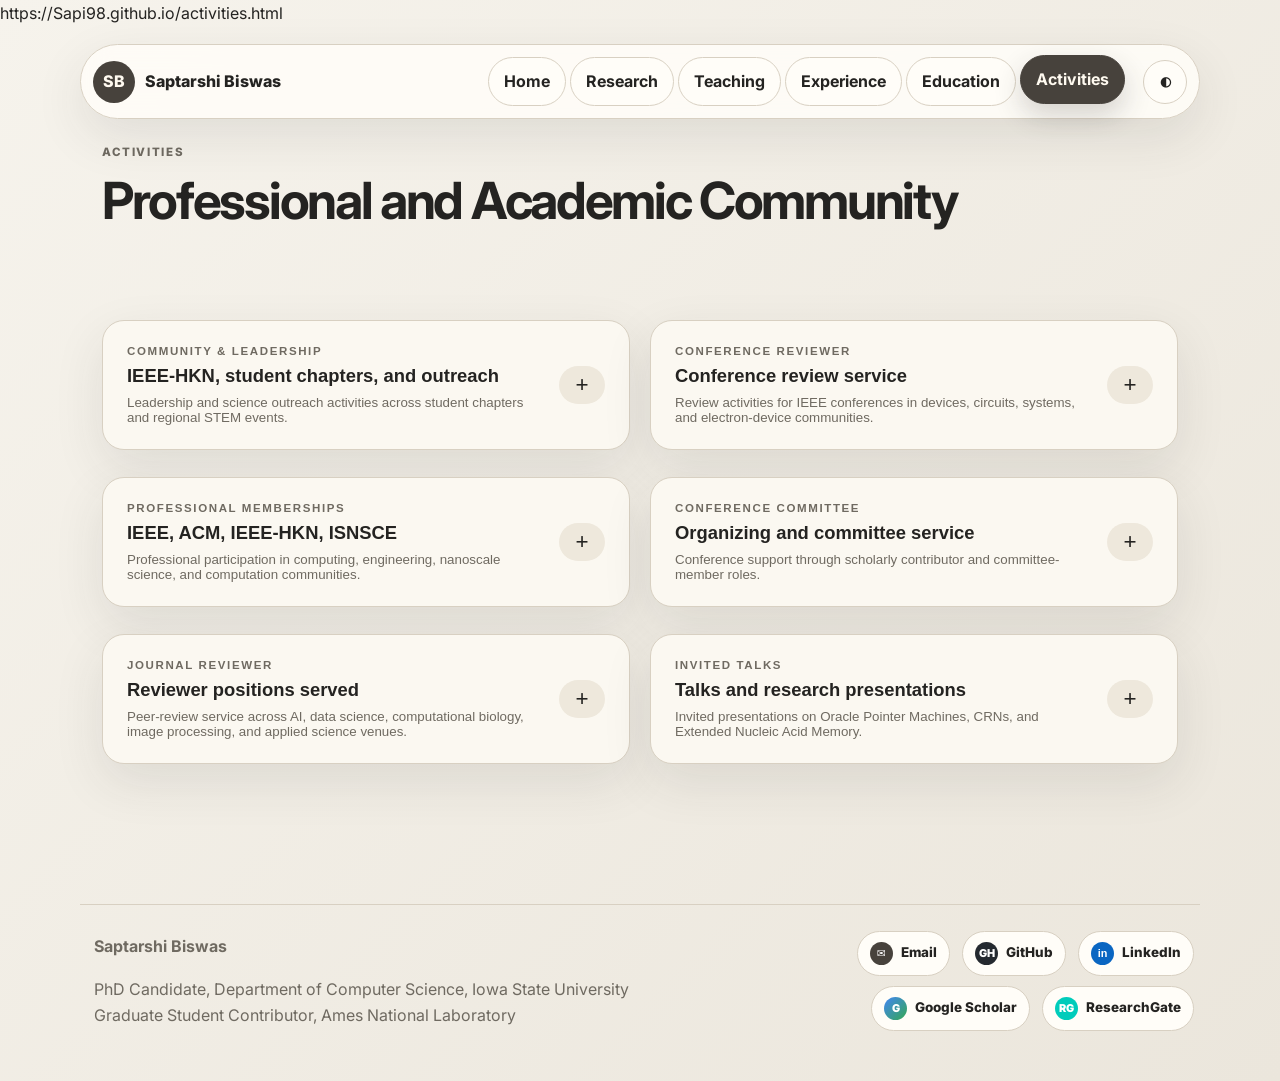
==== commit 493da419: "Refactor footer links for improved accessibility, visual consistency, and icon representation across" ====
--- a/activities.html
+++ b/activities.html
@@ -357,58 +357,83 @@
       </section>
     </main>
     <footer class="site-footer">
-      <div>
-        <strong>
-          Saptarshi Biswas
-        </strong>
-        <p>
-          PhD Candidate, Department of Computer Science, Iowa State University<br />
-          Graduate Student Contributor, Ames National Laboratory
-        </p>
-      </div>
-      <div class="footer-links">
-        <a class="footer-link" href="mailto:sbiswas@iastate.edu">
-          <span class="footer-icon">
-            ✉
-          </span>
-          <span>
-            Email
-          </span>
-        </a>
-        <a class="footer-link" href="https://scholar.google.com/citations?user=PUi9jlQAAAAJ&amp;hl=en" target="_blank" rel="noopener">
-          <span class="footer-icon">
-            🎓
-          </span>
-          <span>
-            Google Scholar
-          </span>
-        </a>
-        <a class="footer-link" href="https://www.researchgate.net/profile/Saptarshi-Biswas-6?ev=hdr_xprf" target="_blank" rel="noopener">
-          <span class="footer-icon">
-            🔬
-          </span>
-          <span>
-            ResearchGate
-          </span>
-        </a>
-        <a class="footer-link" href="https://github.com/Sapi98" target="_blank" rel="noopener">
-          <span class="footer-icon">
-            ⌘
-          </span>
-          <span>
-            GitHub
-          </span>
-        </a>
-        <a class="footer-link" href="https://www.linkedin.com/in/saptarshi-biswas-sapi98/" target="_blank" rel="noopener">
-          <span class="footer-icon">
-            in
-          </span>
-          <span>
-            LinkedIn
-          </span>
-        </a>
-      </div>
-    </footer>
+  <div>
+    <strong>
+      Saptarshi Biswas
+    </strong>
+    <p>
+      PhD Candidate, Department of Computer Science, Iowa State University<br />
+      Graduate Student Contributor, Ames National Laboratory
+    </p>
+  </div>
+
+  <div class="footer-links">
+    <a class="footer-link" href="mailto:sbiswas@iastate.edu">
+      <span class="footer-icon email-icon">
+        ✉
+      </span>
+      <span>
+        Email
+      </span>
+    </a>
+
+    <a
+      class="footer-link"
+      href="https://github.com/Sapi98"
+      target="_blank"
+      rel="noopener"
+    >
+      <span class="footer-icon github-icon">
+        GH
+      </span>
+      <span>
+        GitHub
+      </span>
+    </a>
+
+    <a
+      class="footer-link"
+      href="https://www.linkedin.com/in/saptarshi-biswas-sapi98/"
+      target="_blank"
+      rel="noopener"
+    >
+      <span class="footer-icon linkedin-icon">
+        in
+      </span>
+      <span>
+        LinkedIn
+      </span>
+    </a>
+
+    <a
+      class="footer-link"
+      href="https://scholar.google.com/citations?user=PUi9jlQAAAAJ&amp;hl=en"
+      target="_blank"
+      rel="noopener"
+    >
+      <span class="footer-icon scholar-icon">
+        G
+      </span>
+      <span>
+        Google Scholar
+      </span>
+    </a>
+
+    <a
+      class="footer-link"
+      href="https://www.researchgate.net/profile/Saptarshi-Biswas-6"
+      target="_blank"
+      rel="noopener"
+    >
+      <span class="footer-icon researchgate-icon">
+        RG
+      </span>
+      <span>
+        ResearchGate
+      </span>
+    </a>
+  </div>
+</footer>
     <script src="script.js">
     </script>
   </body>
--- a/style.css
+++ b/style.css
@@ -991,63 +991,6 @@
   color: #fffaf0;
 }
 
-.site-footer {
-  max-width: var(--max);
-  margin: 40px auto 24px;
-  padding: 26px 22px;
-  display: flex;
-  justify-content: space-between;
-  gap: 24px;
-  border-top: 1px solid var(--line);
-  color: var(--muted);
-}
-
-.footer-links {
-  display: flex;
-  flex-wrap: wrap;
-  gap: 10px;
-  justify-content: flex-end;
-}
-
-.footer-link {
-  display: inline-flex;
-  align-items: center;
-  gap: 8px;
-  padding: 8px 11px;
-  border: 1px solid var(--line);
-  border-radius: 999px;
-  text-decoration: none;
-  font-weight: 800;
-  background: var(--surface);
-  transition:
-    background-color .5s ease,
-    color .5s ease,
-    transform .35s ease;
-}
-
-.footer-link:hover {
-  background: #47423c;
-  color: #fffaf0;
-}
-
-.footer-link:hover .footer-icon {
-  background: rgba(255, 250, 240, .18);
-  color: #fffaf0;
-}
-
-.footer-icon {
-  width: 22px;
-  height: 22px;
-  min-width: 22px;
-  display: grid;
-  place-items: center;
-  border-radius: 50%;
-  background: var(--surface-2);
-  font-size: .78rem;
-  font-weight: 900;
-  line-height: 1;
-}
-
 .reveal {
   opacity: 0;
   transform: translateY(18px);
@@ -1205,16 +1148,6 @@
     grid-column: 2;
   }
 
-  .site-footer {
-    flex-direction: column;
-    margin-left: 22px;
-    margin-right: 22px;
-  }
-
-  .footer-links {
-    justify-content: flex-start;
-  }
-
   .two-col-list {
     columns: 1;
   }
@@ -1266,20 +1199,6 @@
     width: 102px;
     height: 102px;
   }
-}
-
-/* Footer hover fix for Google Scholar and ResearchGate icons only.
-   Footer order:
-   1 = Email
-   2 = Google Scholar
-   3 = ResearchGate
-*/
-
-.site-footer:not(.home-footer) .footer-link:nth-child(2):hover .footer-icon,
-.site-footer:not(.home-footer) .footer-link:nth-child(3):hover .footer-icon {
-  background: #fffaf0;
-  color: inherit;
-  box-shadow: inset 0 0 0 1px rgba(255, 250, 240, .45);
 }
 
 /* Better handling for long timeline dates like Decision Scientist Intern */
@@ -1420,169 +1339,6 @@
 .profile-initials {
   width: 140px;
   height: 140px;
-}
-
-/* Footer final correction:
-   - More room for footer text
-   - Less horizontal padding
-   - Footer buttons keep natural width
-   - Buttons center-align with equal gaps
-   - Other pages should stay within 2 rows
-   - Index footer Email uses same button/icon height as other pages
-*/
-
-.site-footer {
-  display: grid;
-  grid-template-columns: minmax(560px, 1fr) minmax(460px, 500px);
-  column-gap: 14px;
-  align-items: center;
-  padding-left: 14px;
-  padding-right: 14px;
-}
-
-/* Text area */
-.site-footer > div:first-child {
-  min-width: 0;
-}
-
-.site-footer > div:first-child p {
-  max-width: none;
-  margin-bottom: 0;
-}
-
-/* Non-home pages: natural button widths, centered, equal spacing */
-.site-footer:not(.home-footer) .footer-links {
-  width: 100%;
-  max-width: 500px;
-  display: flex !important;
-  flex-wrap: wrap;
-  justify-content: center !important;
-  align-items: center;
-  gap: 12px 14px;
-}
-
-/* Homepage has only one Email button */
-.home-footer .footer-links {
-  width: auto;
-  max-width: none;
-  display: flex !important;
-  justify-content: center !important;
-  align-items: center;
-  gap: 12px 14px;
-}
-
-/* Footer buttons: natural width, slightly taller */
-.site-footer .footer-link {
-  width: auto !important;
-  min-height: 44px !important;
-  padding: 10px 12px !important;
-  justify-content: flex-start !important;
-  align-items: center !important;
-  white-space: nowrap;
-  line-height: 1;
-  grid-column: auto !important;
-}
-
-/* Remove any old forced grid placements */
-.site-footer .footer-link:nth-child(4),
-.site-footer .footer-link:nth-child(5) {
-  grid-column: auto !important;
-}
-
-/* Same icon size everywhere, including index.html */
-.site-footer .footer-icon,
-.home-footer .footer-icon {
-  width: 22px !important;
-  height: 22px !important;
-  min-width: 22px !important;
-  max-width: 22px !important;
-  min-height: 22px !important;
-  max-height: 22px !important;
-  font-size: .78rem !important;
-  line-height: 1 !important;
-  display: inline-grid !important;
-  place-items: center !important;
-  transform: none !important;
-}
-
-/* Medium screens: allow footer to stack before it squeezes */
-@media (max-width: 1080px) {
-  .site-footer {
-    grid-template-columns: 1fr;
-    row-gap: 18px;
-    align-items: flex-start;
-  }
-
-  .site-footer:not(.home-footer) .footer-links,
-  .home-footer .footer-links {
-    max-width: 100%;
-    justify-content: flex-start !important;
-  }
-}
-
-/* Mobile */
-@media (max-width: 520px) {
-  .site-footer {
-    padding-left: 18px;
-    padding-right: 18px;
-  }
-
-  .site-footer:not(.home-footer) .footer-links {
-    justify-content: flex-start !important;
-  }
-}
-
-/* Move footer button group more to the right on non-home pages */
-
-.site-footer:not(.home-footer) .footer-links {
-  margin-left: auto !important;
-  margin-right: -4px !important;
-  justify-content: flex-end !important;
-}
-
-/* Give the footer text enough room while allowing buttons to sit right */
-.site-footer {
-  column-gap: 8px !important;
-  padding-right: 12px !important;
-}
-
-/* Move footer button group further right on all pages, including index.html */
-
-.site-footer .footer-links {
-  margin-left: auto !important;
-  margin-right: -8px !important;
-  justify-content: flex-end !important;
-}
-
-/* Reduce footer right padding slightly so the button group sits closer to edge */
-.site-footer {
-  column-gap: 8px !important;
-  padding-right: 8px !important;
-}
-
-/* Reorder non-home footer icons:
-   Email, GitHub, LinkedIn, Google Scholar, ResearchGate
-   Index/home footer is unaffected because it has only Email.
-*/
-
-.site-footer:not(.home-footer) .footer-link:nth-child(1) {
-  order: 1; /* Email */
-}
-
-.site-footer:not(.home-footer) .footer-link:nth-child(4) {
-  order: 2; /* GitHub */
-}
-
-.site-footer:not(.home-footer) .footer-link:nth-child(5) {
-  order: 3; /* LinkedIn */
-}
-
-.site-footer:not(.home-footer) .footer-link:nth-child(2) {
-  order: 4; /* Google Scholar */
-}
-
-.site-footer:not(.home-footer) .footer-link:nth-child(3) {
-  order: 5; /* ResearchGate */
 }
 
 /* Degree expanded-detail layout */
@@ -2348,4 +2104,246 @@
 
     text-align: left;
   }
+}
+
+
+/* =========================
+   FOOTER
+   ========================= */
+
+.site-footer {
+  max-width: var(--max);
+  margin: 40px auto 24px;
+  padding: 26px 14px;
+
+  display: grid;
+  grid-template-columns: minmax(560px, 1fr) minmax(460px, 500px);
+  column-gap: 8px;
+  align-items: center;
+
+  border-top: 1px solid var(--line);
+  color: var(--muted);
+}
+
+.site-footer > div:first-child {
+  min-width: 0;
+}
+
+.site-footer > div:first-child p {
+  max-width: none;
+  margin-bottom: 0;
+}
+
+/* Footer buttons container */
+
+.site-footer .footer-links {
+  display: flex;
+  flex-wrap: wrap;
+  justify-content: flex-end;
+  align-items: center;
+
+  gap: 10px 12px;
+
+  width: 100%;
+  max-width: 500px;
+
+  margin-left: auto;
+  margin-right: -8px;
+}
+
+/* Footer buttons */
+
+.site-footer .footer-link {
+  display: inline-flex;
+  align-items: center;
+  justify-content: flex-start;
+
+  gap: 8px;
+
+  min-height: 44px;
+  padding: 10px 12px;
+
+  border-radius: 999px;
+  border: 1px solid var(--line);
+
+  background: var(--surface);
+  color: var(--text);
+
+  text-decoration: none;
+  font-size: .84rem;
+  font-weight: 800;
+  line-height: 1;
+
+  white-space: nowrap;
+
+  transition:
+    background-color .45s ease,
+    color .45s ease,
+    border-color .45s ease,
+    transform .35s ease,
+    box-shadow .35s ease;
+}
+
+/* Footer icons */
+
+.site-footer .footer-icon {
+  width: 23px;
+  height: 23px;
+  min-width: 23px;
+
+  display: inline-grid;
+  place-items: center;
+
+  border-radius: 50%;
+
+  color: #ffffff;
+
+  font-size: .68rem;
+  font-weight: 900;
+  line-height: 1;
+
+  transition:
+    background-color .45s ease,
+    color .45s ease,
+    transform .35s ease;
+}
+
+/* Brand-inspired footer icon colors */
+
+.site-footer .email-icon {
+  background: #47423c;
+}
+
+.site-footer .scholar-icon {
+  background: linear-gradient(135deg, #4285f4, #34a853);
+}
+
+.site-footer .researchgate-icon {
+  background: #00ccbb;
+  color: #ffffff;
+}
+
+.site-footer .github-icon {
+  background: #24292f;
+  color: #ffffff;
+}
+
+.site-footer .linkedin-icon {
+  background: #0a66c2;
+  color: #ffffff;
+  font-family: Arial, sans-serif;
+  font-weight: 900;
+}
+
+/* Hover behavior */
+
+.site-footer .footer-link:hover {
+  background: #47423c;
+  color: #fffaf0;
+  border-color: #47423c;
+
+  transform: translateY(-3px);
+
+  box-shadow:
+    0 12px 28px rgba(52, 49, 45, .20);
+}
+
+.site-footer .footer-link:hover .footer-icon {
+  background: #fffaf0;
+  color: #47423c;
+
+  transform: scale(1.08);
+}
+
+/* Footer order:
+   Email, GitHub, LinkedIn, Scholar, ResearchGate
+*/
+
+/* .site-footer:not(.home-footer) .footer-link:nth-child(1) {
+  order: 1;
+}
+
+.site-footer:not(.home-footer) .footer-link:nth-child(4) {
+  order: 2;
+}
+
+.site-footer:not(.home-footer) .footer-link:nth-child(5) {
+  order: 3;
+}
+
+.site-footer:not(.home-footer) .footer-link:nth-child(2) {
+  order: 4;
+}
+
+.site-footer:not(.home-footer) .footer-link:nth-child(3) {
+  order: 5;
+} */
+
+/* Homepage footer credit */
+
+.home-footer {
+  grid-template-columns: minmax(0, 1fr) auto;
+}
+
+.home-footer .footer-credit {
+  justify-self: end;
+
+  max-width: 360px;
+
+  color: var(--muted);
+
+  font-size: .84rem;
+  font-weight: 700;
+  line-height: 1.45;
+
+  text-align: right;
+}
+
+/* Dark mode */
+
+body[data-theme="dark"] .site-footer .footer-link {
+  background: var(--surface-2);
+  color: var(--text);
+  border-color: var(--line);
+}
+
+body[data-theme="dark"] .site-footer .footer-link:hover {
+  background: #e4c28a;
+  color: #242321;
+  border-color: #e4c28a;
+}
+
+body[data-theme="dark"] .site-footer .footer-link:hover .footer-icon {
+  background: #242321;
+  color: #fffaf0;
+}
+
+/* Responsive footer */
+
+@media (max-width: 1080px) {
+  .site-footer {
+    grid-template-columns: 1fr;
+    row-gap: 18px;
+    align-items: flex-start;
+  }
+
+  .site-footer .footer-links {
+    max-width: 100%;
+    justify-content: flex-start;
+    margin-left: 0;
+    margin-right: 0;
+  }
+
+  .home-footer .footer-credit {
+    justify-self: start;
+    max-width: 100%;
+    text-align: left;
+  }
+}
+
+@media (max-width: 520px) {
+  .site-footer {
+    padding-left: 18px;
+    padding-right: 18px;
+  }
 }
